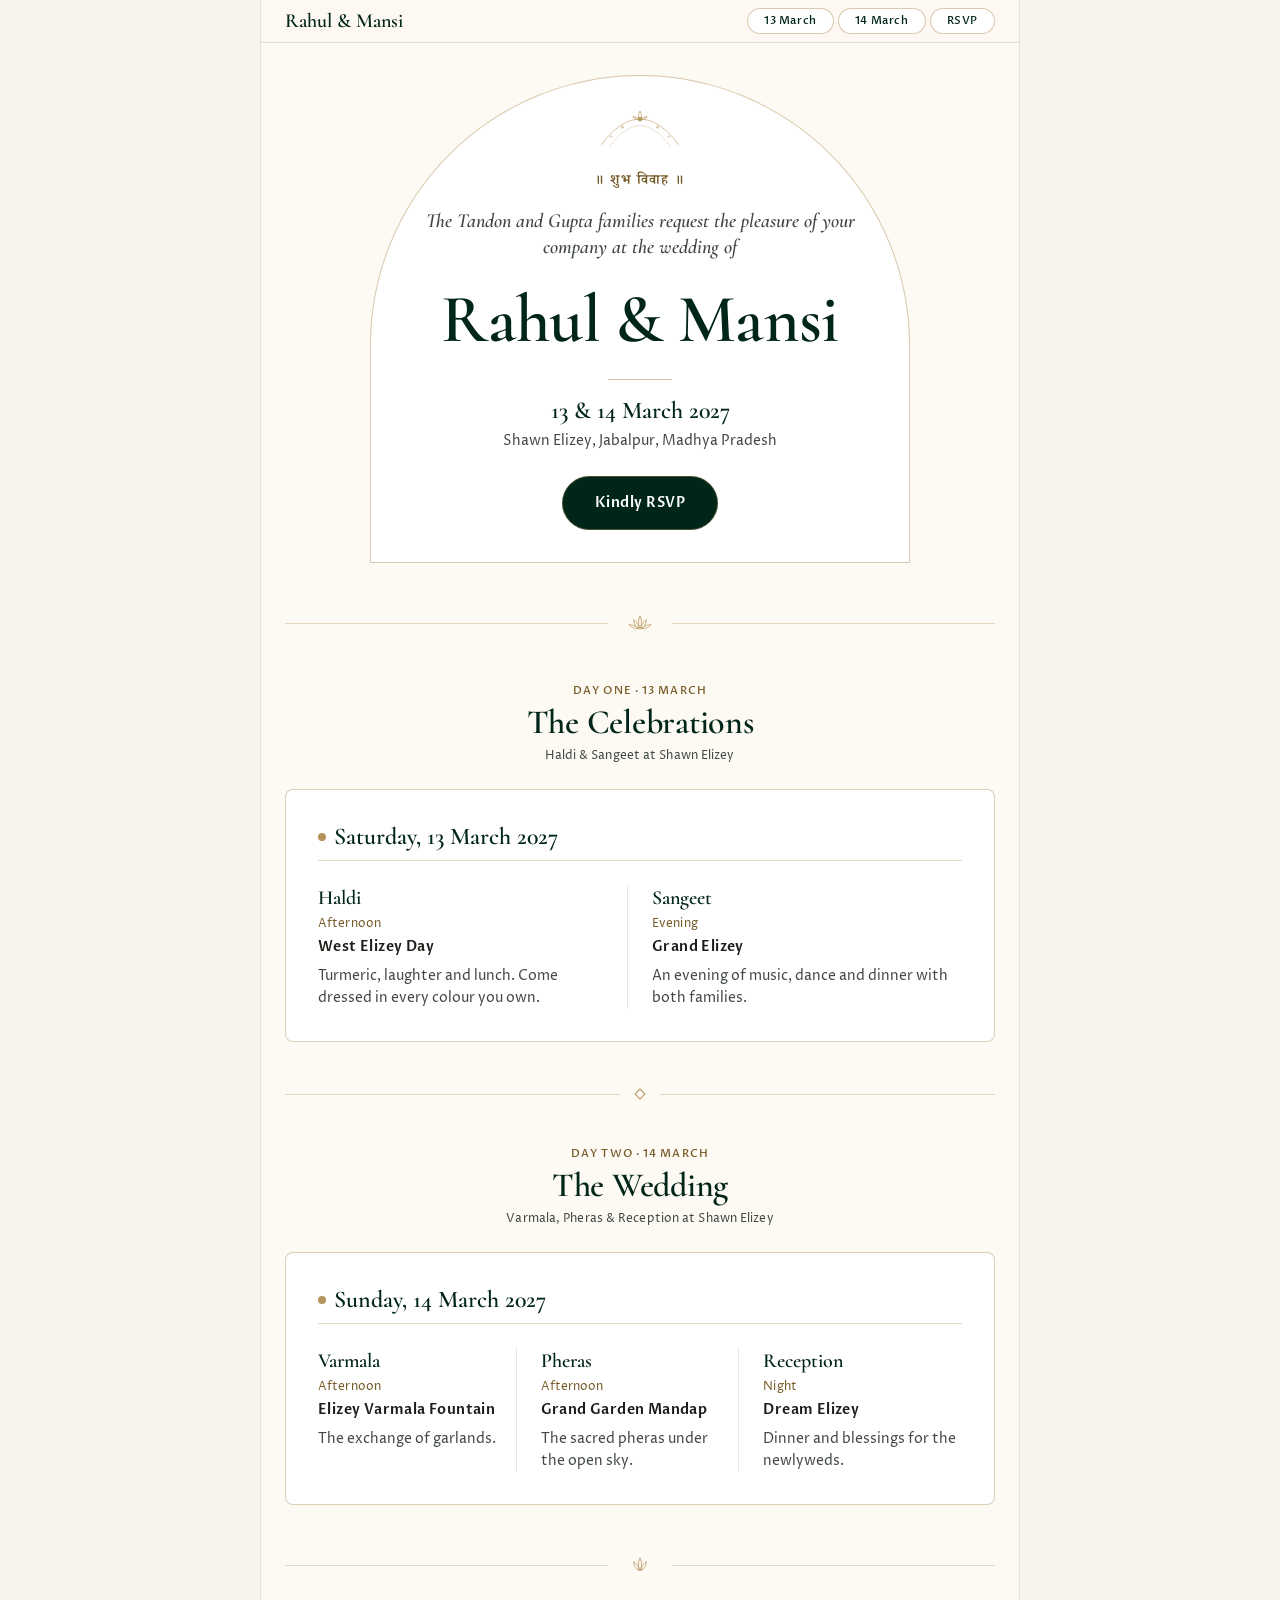
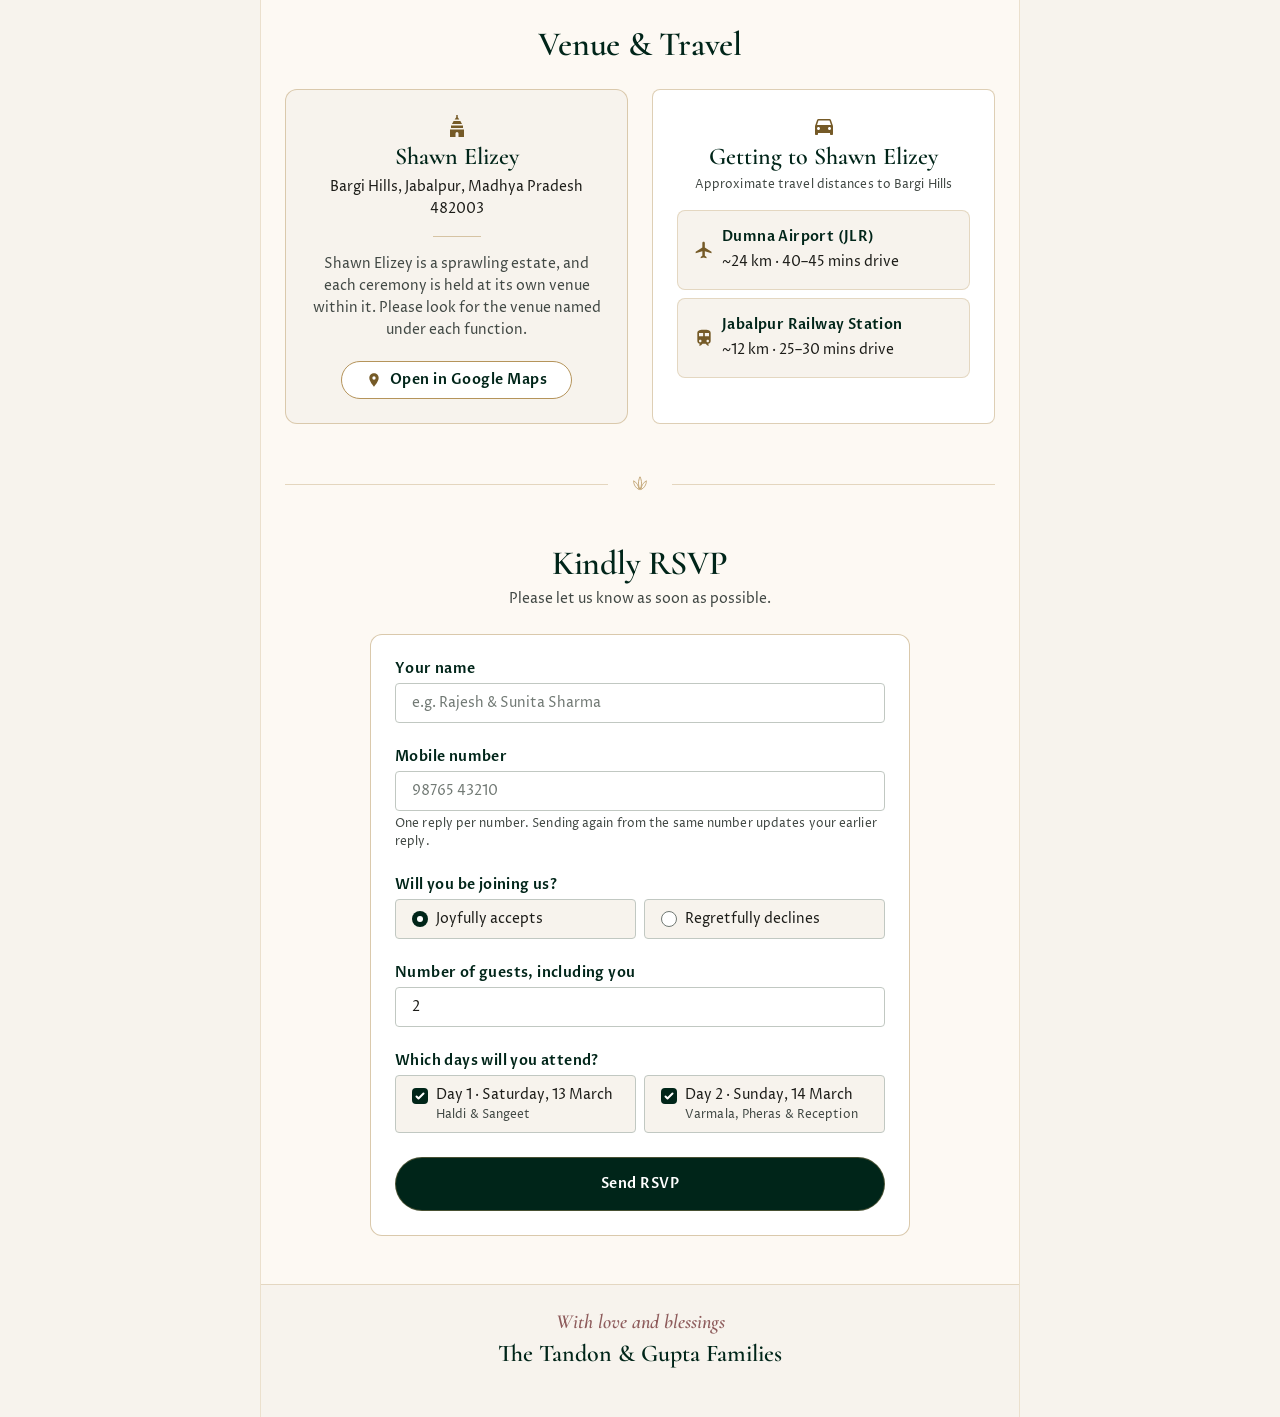
==== index.html @ 88cb65b2 "Wedding invite site for Rahul & Mansi Co-Authored-By: Claude Opus 5.5 <noreply@anthropic.com> Claude" ====
<!DOCTYPE html><html lang="en" class="scroll-smooth"><head>
  <meta charset="UTF-8">
  <meta name="viewport" content="width=device-width, initial-scale=1.0">
  <title>Rahul &amp; Mansi · 13–14 March 2027</title>
  <meta name="description" content="Join the Tandon and Gupta families for the wedding of Rahul and Mansi at Shawn Elizey, Jabalpur, on 13–14 March 2027.">
  <meta name="theme-color" content="#173B2D">
  <meta property="og:type" content="website">
  <meta property="og:title" content="Rahul &amp; Mansi · Shubh Vivah">
  <meta property="og:description" content="13–14 March 2027 · Shawn Elizey, Jabalpur, Madhya Pradesh. Tap to see the celebrations and RSVP.">
  <meta property="og:image" content="https://rahul-tandon-17.github.io/rahul-weds-mansi/assets/og-preview.jpg">
  <meta property="og:image:width" content="1200">
  <meta property="og:image:height" content="630">
  <meta property="og:url" content="https://rahul-tandon-17.github.io/rahul-weds-mansi/">
  <link rel="icon" href="data:image/svg+xml,%3Csvg xmlns='http://www.w3.org/2000/svg' viewBox='0 0 64 64'%3E%3Cpath d='M8 60V30a24 24 0 0 1 48 0v30z' fill='%23173B2D'/%3E%3Ctext x='32' y='48' font-family='Georgia,serif' font-size='22' text-anchor='middle' fill='%23E6C184'%3ER%26M%3C/text%3E%3C/svg%3E">
  <link rel="apple-touch-icon" href="assets/og-preview.jpg">
  <meta name="twitter:card" content="summary_large_image">
  <link rel="stylesheet" href="assets/site.css">
  
  <link href="https://fonts.googleapis.com/css2?family=Cormorant:ital,wght@0,400;0,500;0,600;0,700;1,400;1,600&amp;family=Proza+Libre:wght@400;500;600&amp;family=Noto+Serif+Devanagari:wght@400;500;600&amp;display=swap" rel="stylesheet">
  <style>
    .icon { display: inline-block; width: 1em; height: 1em; fill: currentColor; vertical-align: middle; flex-shrink: 0; }
    html { scroll-padding-top: 64px; }
    .nav-pill[aria-current="true"] { background: #002519; color: #fff; border-color: #002519; }
    .field[aria-invalid="true"] { border-color: #BA1A1A; }
    @media (prefers-reduced-motion: reduce) { html { scroll-behavior: auto; } }
    .font-devanagari {
      font-family: "Noto Serif Devanagari", "Cormorant", serif;
    }
  </style>
</head>

<body class="bg-light-surface-container-low text-light-on-surface font-body antialiased">
  <div class="min-h-screen w-full flex justify-center bg-light-surface-container-low">
    <main class="w-full max-w-[440px] md:max-w-[760px] bg-light-surface border-x border-champagne-gold/25 flex flex-col">

      <!-- TOP NAVIGATION (jumps within the page) -->
      <header class="sticky top-0 z-20 bg-light-surface/95 backdrop-blur border-b border-champagne-gold/30 px-page-margin py-gutter-sm">
        <nav aria-label="Wedding days" class="flex items-center justify-between gap-gutter-sm">
          <a href="#top" class="font-headline text-title-lg text-light-primary whitespace-nowrap">Rahul &amp; Mansi</a>
          <div class="flex items-center gap-gutter-xs">
            <a href="#day-13" data-nav="day-13" class="nav-pill rounded-full bg-light-surface-container-lowest text-light-primary px-[10px] sm:px-gutter-md py-gutter-xs font-label text-label-sm whitespace-nowrap border border-champagne-gold/50 transition-colors duration-state-change">13 March</a>
            <a href="#day-14" data-nav="day-14" class="nav-pill rounded-full bg-light-surface-container-lowest text-light-primary px-[10px] sm:px-gutter-md py-gutter-xs font-label text-label-sm whitespace-nowrap border border-champagne-gold/50 transition-colors duration-state-change">14 March</a>
            <a href="#rsvp" data-nav="rsvp" class="nav-pill rounded-full bg-light-surface-container-lowest text-light-primary px-[10px] sm:px-gutter-md py-gutter-xs font-label text-label-sm whitespace-nowrap border border-champagne-gold/50 transition-colors duration-state-change">RSVP</a>
          </div>
        </nav>
      </header>

      <!-- HERO -->
      <section id="top" class="px-page-margin pt-gutter-xl pb-section flex flex-col items-center text-center">
        <div class="w-full max-w-[540px] rounded-t-arch border border-champagne-gold/50 bg-light-surface-container-lowest px-gutter-lg md:px-gutter-xl pt-gutter-xl pb-gutter-xl flex flex-col items-center gap-gutter-md relative">
          <svg class="w-24 h-12 text-champagne-gold" viewBox="0 0 120 60" fill="none" aria-hidden="true">
            <path d="M12 46C28 24 44 14 60 14C76 14 92 24 108 46" stroke="currentColor" stroke-width="1" stroke-opacity="0.7"></path>
            <path d="M22 48C36 30 48 22 60 22C72 22 84 30 98 48" stroke="currentColor" stroke-width="0.75" stroke-opacity="0.45"></path>
            <circle cx="60" cy="14" r="3" fill="currentColor" fill-opacity="0.85"></circle>
            <path d="M60 4C62.5 8 62.5 11 60 14C57.5 11 57.5 8 60 4Z" stroke="currentColor" stroke-width="1"></path>
            <path d="M51 11C55 11 57.5 12.5 59 14C55.5 15 53 14 51 11Z" stroke="currentColor" stroke-width="0.9"></path>
            <path d="M69 11C65 11 62.5 12.5 61 14C64.5 15 67 14 69 11Z" stroke="currentColor" stroke-width="0.9"></path>
            <circle cx="38" cy="24" r="1.75" fill="currentColor" fill-opacity="0.5"></circle>
            <circle cx="82" cy="24" r="1.75" fill="currentColor" fill-opacity="0.5"></circle>
            <circle cx="24" cy="36" r="1.5" fill="currentColor" fill-opacity="0.4"></circle>
            <circle cx="96" cy="36" r="1.5" fill="currentColor" fill-opacity="0.4"></circle>
          </svg>

          <p class="font-devanagari text-title-sm text-light-secondary tracking-widest" lang="hi">॥ शुभ विवाह ॥</p>

          <p class="font-headline italic text-title-lg text-light-on-surface-variant max-w-prose text-pretty px-gutter-xs">
            The Tandon and Gupta families request the pleasure of your company at the wedding of
          </p>

          <div class="flex flex-col items-center gap-gutter-xs py-gutter-sm">
            <h1 class="font-headline font-semibold text-[48px] leading-[1.05] md:text-[68px] tracking-[-0.01em] text-light-primary text-balance">Rahul &amp; Mansi</h1>
          </div>

          <div class="w-16 h-px bg-champagne-gold/60" aria-hidden="true"></div>

          <div class="flex flex-col items-center gap-gutter-xs">
            <p class="font-headline text-headline-md text-light-primary">13 &amp; 14 March 2027</p>
            <p class="font-body text-body-md text-light-on-surface-variant">Shawn Elizey, Jabalpur, Madhya Pradesh</p>
          </div>

          <div class="pt-gutter-sm">
            <a href="#rsvp" class="inline-flex items-center justify-center gap-gutter-sm rounded-full bg-light-primary text-light-on-primary px-gutter-xl py-gutter-md border border-champagne-gold/40 transition-colors duration-state-change ease-state-change hover:bg-bottle-green focus-visible:outline-none focus-visible:ring-2 focus-visible:ring-champagne-gold focus-visible:ring-offset-2">
              <span class="font-label text-label-lg">Kindly RSVP</span>
            </a>
          </div>
        </div>
      </section>

      <!-- LOTUS DIVIDER -->
      <div class="flex items-center justify-center gap-gutter-md px-page-margin" aria-hidden="true">
        <div class="h-px flex-1 bg-champagne-gold/35"></div>
        <svg class="w-8 h-6 text-champagne-gold" viewBox="0 0 40 24" fill="none">
          <path d="M20 3C22.5 8 22.5 14 20 19C17.5 14 17.5 8 20 3Z" stroke="currentColor" stroke-width="1"></path>
          <path d="M12 8C16 10 18 14 19 19C14.5 17 12 13 12 8Z" stroke="currentColor" stroke-width="0.9"></path>
          <path d="M28 8C24 10 22 14 21 19C25.5 17 28 13 28 8Z" stroke="currentColor" stroke-width="0.9"></path>
          <path d="M6 14C11 14 15 16 18 19C13 19.5 9 17.5 6 14Z" stroke="currentColor" stroke-width="0.8"></path>
          <path d="M34 14C29 14 25 16 22 19C27 19.5 31 17.5 34 14Z" stroke="currentColor" stroke-width="0.8"></path>
        </svg>
        <div class="h-px flex-1 bg-champagne-gold/35"></div>
      </div>

      <!-- DAY ONE: 13 MARCH -->
      <section id="day-13" class="scroll-mt-16 px-page-margin py-section flex flex-col gap-gutter-lg">
        <header class="text-center flex flex-col items-center gap-gutter-xs">
          <span class="font-label text-label-sm text-light-secondary uppercase tracking-widest">Day One · 13 March</span>
          <h2 class="font-headline text-headline-lg-mobile md:text-headline-lg text-light-primary text-balance">The Celebrations</h2>
          <p class="font-body text-body-sm text-light-on-surface-variant">Haldi &amp; Sangeet at Shawn Elizey</p>
        </header>

        <article class="w-full rounded bg-light-surface-container-lowest border border-champagne-gold/45 p-gutter-lg md:p-gutter-xl flex flex-col gap-gutter-lg">
          <header class="flex items-center gap-gutter-sm border-b border-champagne-gold/35 pb-gutter-sm">
            <span class="w-2 h-2 rounded-full bg-champagne-gold shrink-0" aria-hidden="true"></span>
            <h3 class="font-headline text-headline-md text-light-primary">Saturday, 13 March 2027</h3>
          </header>

          <div class="grid grid-cols-1 md:grid-cols-2 gap-gutter-lg">
            <div class="flex flex-col gap-gutter-xs md:pr-gutter-md md:border-r md:border-champagne-gold/25">
              <h4 class="font-headline text-title-lg text-light-primary">Haldi</h4>
              <div class="flex flex-wrap items-center gap-gutter-sm">
                <span class="font-body text-body-sm text-light-secondary">Afternoon</span>
              </div>
              <p class="font-label text-title-sm text-light-on-surface">West Elizey Day</p>
              <p class="font-body text-body-md text-light-on-surface-variant text-pretty pt-gutter-xs">Turmeric, laughter and lunch. Come dressed in every colour you own.</p>
            </div>

            <div class="h-px bg-champagne-gold/25 md:hidden" aria-hidden="true"></div>

            <div class="flex flex-col gap-gutter-xs">
              <h4 class="font-headline text-title-lg text-light-primary">Sangeet</h4>
              <div class="flex flex-wrap items-center gap-gutter-sm">
                <span class="font-body text-body-sm text-light-secondary">Evening</span>
              </div>
              <p class="font-label text-title-sm text-light-on-surface">Grand Elizey</p>
              <p class="font-body text-body-md text-light-on-surface-variant text-pretty pt-gutter-xs">An evening of music, dance and dinner with both families.</p>
            </div>
          </div>
        </article>
      </section>

      <!-- DIAMOND DIVIDER -->
      <div class="flex items-center justify-center gap-gutter-md px-page-margin" aria-hidden="true">
        <div class="h-px flex-1 bg-champagne-gold/35"></div>
        <span class="w-2 h-2 rotate-45 border border-champagne-gold"></span>
        <div class="h-px flex-1 bg-champagne-gold/35"></div>
      </div>

      <!-- DAY TWO: 14 MARCH -->
      <section id="day-14" class="scroll-mt-16 px-page-margin py-section flex flex-col gap-gutter-lg">
        <header class="text-center flex flex-col items-center gap-gutter-xs">
          <span class="font-label text-label-sm text-light-secondary uppercase tracking-widest">Day Two · 14 March</span>
          <h2 class="font-headline text-headline-lg-mobile md:text-headline-lg text-light-primary text-balance">The Wedding</h2>
          <p class="font-body text-body-sm text-light-on-surface-variant">Varmala, Pheras &amp; Reception at Shawn Elizey</p>
        </header>

        <article class="w-full rounded bg-light-surface-container-lowest border border-champagne-gold/45 p-gutter-lg md:p-gutter-xl flex flex-col gap-gutter-lg">
          <header class="flex items-center gap-gutter-sm border-b border-champagne-gold/35 pb-gutter-sm">
            <span class="w-2 h-2 rounded-full bg-champagne-gold shrink-0" aria-hidden="true"></span>
            <h3 class="font-headline text-headline-md text-light-primary">Sunday, 14 March 2027</h3>
          </header>

          <div class="grid grid-cols-1 md:grid-cols-3 gap-gutter-lg">
            <div class="flex flex-col gap-gutter-xs md:pr-gutter-md md:border-r md:border-champagne-gold/25">
              <h4 class="font-headline text-title-lg text-light-primary">Varmala</h4>
              <div class="flex flex-wrap items-center gap-gutter-sm">
                <span class="font-body text-body-sm text-light-secondary">Afternoon</span>
              </div>
              <p class="font-label text-title-sm text-light-on-surface">Elizey Varmala Fountain</p>
              <p class="font-body text-body-md text-light-on-surface-variant text-pretty pt-gutter-xs">The exchange of garlands.</p>
            </div>

            <div class="h-px bg-champagne-gold/25 md:hidden" aria-hidden="true"></div>

            <div class="flex flex-col gap-gutter-xs md:pr-gutter-md md:border-r md:border-champagne-gold/25">
              <h4 class="font-headline text-title-lg text-light-primary">Pheras</h4>
              <div class="flex flex-wrap items-center gap-gutter-sm">
                <span class="font-body text-body-sm text-light-secondary">Afternoon</span>
              </div>
              <p class="font-label text-title-sm text-light-on-surface">Grand Garden Mandap</p>
              <p class="font-body text-body-md text-light-on-surface-variant text-pretty pt-gutter-xs">The sacred pheras under the open sky.</p>
            </div>

            <div class="h-px bg-champagne-gold/25 md:hidden" aria-hidden="true"></div>

            <div class="flex flex-col gap-gutter-xs">
              <h4 class="font-headline text-title-lg text-light-primary">Reception</h4>
              <div class="flex flex-wrap items-center gap-gutter-sm">
                <span class="font-body text-body-sm text-light-secondary">Night</span>
              </div>
              <p class="font-label text-title-sm text-light-on-surface">Dream Elizey</p>
              <p class="font-body text-body-md text-light-on-surface-variant text-pretty pt-gutter-xs">Dinner and blessings for the newlyweds.</p>
            </div>
          </div>
        </article>
      </section>

      <!-- LOTUS DIVIDER -->
      <div class="flex items-center justify-center gap-gutter-md px-page-margin" aria-hidden="true">
        <div class="h-px flex-1 bg-champagne-gold/35"></div>
        <svg class="w-8 h-6 text-champagne-gold" viewBox="0 0 40 24" fill="none">
          <path d="M20 3C22.5 8 22.5 14 20 19C17.5 14 17.5 8 20 3Z" stroke="currentColor" stroke-width="1"></path>
          <path d="M12 8C16 10 18 14 19 19C14.5 17 12 13 12 8Z" stroke="currentColor" stroke-width="0.9"></path>
          <path d="M28 8C24 10 22 14 21 19C25.5 17 28 13 28 8Z" stroke="currentColor" stroke-width="0.9"></path>
        </svg>
        <div class="h-px flex-1 bg-champagne-gold/35"></div>
      </div>

      <!-- VENUE & TRAVEL -->
      <section id="venue" class="scroll-mt-16 px-page-margin py-section flex flex-col gap-gutter-lg">
        <header class="text-center flex flex-col items-center gap-gutter-xs">
          <h2 class="font-headline text-headline-lg-mobile md:text-headline-lg text-light-primary">Venue &amp; Travel</h2>
        </header>

        <div class="grid grid-cols-1 md:grid-cols-2 gap-gutter-lg items-stretch">
          <article class="h-full w-full rounded-md bg-light-surface-container-low border border-champagne-gold/45 p-gutter-lg flex flex-col items-center text-center justify-between gap-gutter-md">
            <div class="flex flex-col items-center gap-gutter-md">
              <header class="flex flex-col items-center gap-gutter-xs">
                <svg class="icon text-headline-md text-light-secondary" viewBox="0 0 24 24" aria-hidden="true"><path d="M11.25 1h1.5v2.2l1.6 2.3h-4.7l1.6-2.3zM8.6 7h6.8l1.6 3H7zM6 11.5h12V14H6zM5 15.5h14V23h-5.5v-3.5a1.5 1.5 0 00-3 0V23H5z"/></svg>
                <h3 class="font-headline text-headline-md text-light-primary">Shawn Elizey</h3>
                <p class="font-body text-body-md text-light-on-surface">Bargi Hills, Jabalpur, Madhya Pradesh 482003</p>
              </header>
              <div class="w-12 h-px bg-champagne-gold/50" aria-hidden="true"></div>
              <p class="font-body text-body-md text-light-on-surface-variant text-pretty">Shawn Elizey is a sprawling estate, and each ceremony is held at its own venue within it. Please look for the venue named under each function.</p>
            </div>
            <footer class="pt-gutter-xs">
              <a id="map-link" href="https://share.google/XutFWuwtCCQMFUmMp" target="_blank" rel="noopener noreferrer" class="inline-flex items-center justify-center gap-gutter-sm rounded-full bg-light-surface-container-lowest text-light-primary px-gutter-lg py-gutter-sm border border-champagne-gold transition-colors duration-state-change ease-state-change hover:bg-light-secondary-container focus-visible:outline-none focus-visible:ring-2 focus-visible:ring-champagne-gold">
                <svg class="icon text-body-lg text-light-secondary" viewBox="0 0 24 24" aria-hidden="true"><path d="M12 2C8.13 2 5 5.13 5 9c0 5.25 7 13 7 13s7-7.75 7-13c0-3.87-3.13-7-7-7zm0 9.5a2.5 2.5 0 010-5 2.5 2.5 0 010 5z"/></svg>
                <span class="font-label text-label-lg">Open in Google Maps</span>
              </a>
            </footer>
          </article>

          <article class="h-full w-full rounded bg-light-surface-container-lowest border border-champagne-gold/45 p-gutter-lg flex flex-col justify-between gap-gutter-md">
            <div class="flex flex-col gap-gutter-md">
              <header class="flex flex-col items-center text-center gap-gutter-xs">
                <svg class="icon text-headline-md text-light-secondary" viewBox="0 0 24 24" aria-hidden="true"><path d="M18.92 6.01C18.72 5.42 18.16 5 17.5 5h-11c-.66 0-1.21.42-1.42 1.01L3 12v8c0 .55.45 1 1 1h1c.55 0 1-.45 1-1v-1h12v1c0 .55.45 1 1 1h1c.55 0 1-.45 1-1v-8l-2.08-5.99zM6.5 16c-.83 0-1.5-.67-1.5-1.5S5.67 13 6.5 13s1.5.67 1.5 1.5S7.33 16 6.5 16zm11 0c-.83 0-1.5-.67-1.5-1.5s.67-1.5 1.5-1.5 1.5.67 1.5 1.5-.67 1.5-1.5 1.5zM5 11l1.5-4.5h11L19 11H5z"/></svg>
                <h3 class="font-headline text-headline-md text-light-primary">Getting to Shawn Elizey</h3>
                <p class="font-body text-body-sm text-light-on-surface-variant">Approximate travel distances to Bargi Hills</p>
              </header>
              <div class="flex flex-col gap-gutter-sm">
                <div class="flex items-center gap-gutter-sm rounded bg-light-surface-container-low border border-champagne-gold/30 p-gutter-md">
                  <svg class="icon text-title-lg text-light-secondary shrink-0" viewBox="0 0 24 24" aria-hidden="true"><path d="M21 16v-2l-8-5V3.5c0-.83-.67-1.5-1.5-1.5S10 2.67 10 3.5V9l-8 5v2l8-2.5V19l-2 1.5V22l3.5-1 3.5 1v-1.5L13 19v-5.5l8 2.5z"/></svg>
                  <div class="flex flex-col gap-gutter-xs">
                    <p class="font-label text-title-sm text-light-primary">Dumna Airport (JLR)</p>
                    <p class="font-body text-body-md text-light-on-surface tabular-nums">~24 km · 40–45 mins drive</p>
                  </div>
                </div>
                <div class="flex items-center gap-gutter-sm rounded bg-light-surface-container-low border border-champagne-gold/30 p-gutter-md">
                  <svg class="icon text-title-lg text-light-secondary shrink-0" viewBox="0 0 24 24" aria-hidden="true"><path d="M12 2c-4 0-8 .5-8 4v9.5C4 17.43 5.57 19 7.5 19L6 20.5v.5h2.23l2-2H14l2 2h2v-.5L16.5 19c1.93 0 3.5-1.57 3.5-3.5V6c0-3.5-3.58-4-8-4zM7.5 17c-.83 0-1.5-.67-1.5-1.5S6.67 14 7.5 14s1.5.67 1.5 1.5S8.33 17 7.5 17zm3.5-7H6V6h5v4zm2 0V6h5v4h-5zm3.5 7c-.83 0-1.5-.67-1.5-1.5s.67-1.5 1.5-1.5 1.5.67 1.5 1.5-.67 1.5-1.5 1.5z"/></svg>
                  <div class="flex flex-col gap-gutter-xs">
                    <p class="font-label text-title-sm text-light-primary">Jabalpur Railway Station</p>
                    <p class="font-body text-body-md text-light-on-surface tabular-nums">~12 km · 25–30 mins drive</p>
                  </div>
                </div>
              </div>
            </div>
          </article>
        </div>
      </section>

      <!-- LOTUS DIVIDER -->
      <div class="flex items-center justify-center gap-gutter-md px-page-margin" aria-hidden="true">
        <div class="h-px flex-1 bg-champagne-gold/35"></div>
        <svg class="w-8 h-6 text-champagne-gold" viewBox="0 0 40 24" fill="none">
          <path d="M20 3C22.5 8 22.5 14 20 19C17.5 14 17.5 8 20 3Z" stroke="currentColor" stroke-width="1"></path>
          <path d="M12 8C16 10 18 14 19 19C14.5 17 12 13 12 8Z" stroke="currentColor" stroke-width="0.9"></path>
          <path d="M28 8C24 10 22 14 21 19C25.5 17 28 13 28 8Z" stroke="currentColor" stroke-width="0.9"></path>
        </svg>
        <div class="h-px flex-1 bg-champagne-gold/35"></div>
      </div>

      <!-- RSVP -->
      <section id="rsvp" class="scroll-mt-16 px-page-margin py-section flex flex-col items-center gap-gutter-lg">
        <header class="text-center flex flex-col items-center gap-gutter-xs">
          <h2 class="font-headline text-headline-lg-mobile md:text-headline-lg text-light-primary">Kindly RSVP</h2>
          <p id="rsvp-by" class="font-body text-body-md text-light-on-surface-variant">Please let us know as soon as possible.</p>
        </header>

        <div class="w-full max-w-[540px] rounded-md bg-light-surface-container-lowest border border-champagne-gold/50 p-gutter-lg">
          <form id="rsvp-form" class="flex flex-col gap-gutter-lg" novalidate>
            <label class="w-full flex flex-col gap-gutter-xs" for="name">
              <span class="font-label text-title-sm text-light-primary">Your name</span>
              <input id="name" type="text" autocomplete="name" required placeholder="e.g. Rajesh &amp; Sunita Sharma" class="field w-full rounded-sm bg-light-surface-container-lowest border border-light-outline-variant px-gutter-md py-gutter-sm font-body text-body-md text-light-on-surface placeholder:text-light-outline focus:border-champagne-gold focus:ring-1 focus:ring-champagne-gold focus:outline-none transition-colors duration-state-change">
            </label>

            <div class="w-full flex flex-col gap-gutter-xs">
              <label for="phone" class="font-label text-title-sm text-light-primary">Mobile number</label>
              <input id="phone" type="tel" inputmode="numeric" autocomplete="tel-national" required maxlength="16" placeholder="98765 43210" class="field w-full rounded-sm bg-light-surface-container-lowest border border-light-outline-variant px-gutter-md py-gutter-sm font-body text-body-md text-light-on-surface placeholder:text-light-outline focus:border-champagne-gold focus:ring-1 focus:ring-champagne-gold focus:outline-none transition-colors duration-state-change">
              <span class="font-body text-body-sm text-light-on-surface-variant">One reply per number. Sending again from the same number updates your earlier reply.</span>
            </div>


            <fieldset class="w-full flex flex-col gap-gutter-xs">
              <legend class="font-label text-title-sm text-light-primary mb-gutter-xs">Will you be joining us?</legend>
              <div class="grid grid-cols-1 md:grid-cols-2 gap-gutter-sm">
                <label class="flex items-center gap-gutter-sm rounded-sm border border-light-outline-variant bg-light-surface-container-low px-gutter-md py-gutter-sm cursor-pointer hover:border-champagne-gold transition-colors duration-state-change">
                  <input id="att-yes" type="radio" name="attending" value="Yes" checked class="w-4 h-4 border-light-outline text-light-primary focus:ring-champagne-gold">
                  <span class="font-body text-body-md text-light-on-surface">Joyfully accepts</span>
                </label>
                <label class="flex items-center gap-gutter-sm rounded-sm border border-light-outline-variant bg-light-surface-container-low px-gutter-md py-gutter-sm cursor-pointer hover:border-champagne-gold transition-colors duration-state-change">
                  <input id="att-no" type="radio" name="attending" value="No" class="w-4 h-4 border-light-outline text-light-primary focus:ring-champagne-gold">
                  <span class="font-body text-body-md text-light-on-surface">Regretfully declines</span>
                </label>
              </div>
            </fieldset>

            <label id="guests-field" class="w-full flex flex-col gap-gutter-xs" for="guests">
              <span class="font-label text-title-sm text-light-primary">Number of guests, including you</span>
              <input id="guests" type="number" min="1" max="30" value="2" inputmode="numeric" class="field w-full rounded-sm bg-light-surface-container-lowest border border-light-outline-variant px-gutter-md py-gutter-sm font-body text-body-md text-light-on-surface tabular-nums focus:border-champagne-gold focus:ring-1 focus:ring-champagne-gold focus:outline-none transition-colors duration-state-change">
            </label>

            <fieldset id="fn-set" class="w-full flex flex-col gap-gutter-xs">
              <legend class="font-label text-title-sm text-light-primary mb-gutter-xs">Which days will you attend?</legend>
              <div class="grid grid-cols-1 md:grid-cols-2 gap-gutter-sm">
                <label class="flex items-start gap-gutter-sm rounded-sm border border-light-outline-variant bg-light-surface-container-low px-gutter-md py-gutter-sm cursor-pointer hover:border-champagne-gold transition-colors duration-state-change">
                  <input id="fn-day1" type="checkbox" value="day1" checked class="fn mt-1 w-4 h-4 rounded-sm border-light-outline text-light-primary focus:ring-champagne-gold">
                  <span class="flex flex-col">
                    <span class="font-body text-body-md text-light-on-surface">Day 1 · Saturday, 13 March</span>
                    <span class="font-body text-body-sm text-light-on-surface-variant">Haldi &amp; Sangeet</span>
                  </span>
                </label>
                <label class="flex items-start gap-gutter-sm rounded-sm border border-light-outline-variant bg-light-surface-container-low px-gutter-md py-gutter-sm cursor-pointer hover:border-champagne-gold transition-colors duration-state-change">
                  <input id="fn-day2" type="checkbox" value="day2" checked class="fn mt-1 w-4 h-4 rounded-sm border-light-outline text-light-primary focus:ring-champagne-gold">
                  <span class="flex flex-col">
                    <span class="font-body text-body-md text-light-on-surface">Day 2 · Sunday, 14 March</span>
                    <span class="font-body text-body-sm text-light-on-surface-variant">Varmala, Pheras &amp; Reception</span>
                  </span>
                </label>
              </div>
            </fieldset>

            <p id="form-error" role="alert" class="hidden font-body text-body-md text-light-error text-center"></p>

            <button id="submit-btn" type="submit" class="w-full inline-flex items-center justify-center gap-gutter-sm rounded-full bg-light-primary text-light-on-primary px-gutter-xl py-gutter-md border border-champagne-gold/40 transition-colors duration-state-change ease-state-change hover:bg-bottle-green disabled:opacity-60 focus-visible:outline-none focus-visible:ring-2 focus-visible:ring-champagne-gold focus-visible:ring-offset-2">
              <span id="submit-label" class="font-label text-label-lg">Send RSVP</span>
            </button>
          </form>

          <div id="rsvp-done" tabindex="-1" class="hidden outline-none py-gutter-xl px-gutter-md flex-col items-center text-center gap-gutter-md">
            <div class="w-12 h-12 rounded-full bg-light-secondary-container border border-champagne-gold/50 flex items-center justify-center">
              <svg class="icon text-headline-md text-light-secondary" viewBox="0 0 24 24" aria-hidden="true"><path d="M9 16.17L4.83 12l-1.42 1.41L9 19 21 7l-1.41-1.41z"/></svg>
            </div>
            <p class="font-headline text-headline-md text-light-primary">You've already responded</p>
            <p id="done-text" class="font-body text-body-lg text-light-on-surface text-pretty max-w-prose"></p>
            <button id="rsvp-change-btn" type="button" class="mt-gutter-sm inline-flex items-center justify-center rounded-full bg-light-surface-container-lowest text-light-primary px-gutter-lg py-gutter-sm border border-champagne-gold font-label text-label-lg hover:bg-light-secondary-container transition-colors duration-state-change">Change my answer</button>
          </div>

          <div id="rsvp-thank-you" tabindex="-1" class="hidden outline-none py-gutter-xl px-gutter-md flex-col items-center text-center gap-gutter-md">
            <div class="w-12 h-12 rounded-full bg-light-secondary-container border border-champagne-gold/50 flex items-center justify-center">
              <svg class="icon text-headline-md text-light-secondary" viewBox="0 0 24 24" aria-hidden="true"><path d="M12 21.35l-1.45-1.32C5.4 15.36 2 12.28 2 8.5 2 5.42 4.42 3 7.5 3c1.74 0 3.41.81 4.5 2.09C13.09 3.81 14.76 3 16.5 3 19.58 3 22 5.42 22 8.5c0 3.78-3.4 6.86-8.55 11.54L12 21.35z"/></svg>
            </div>
            <p class="font-devanagari text-headline-md text-light-primary" lang="hi">धन्यवाद</p>
            <p id="thanks-text" class="font-body text-body-lg text-light-on-surface text-pretty max-w-prose">Thank you, we can't wait to celebrate with you.</p>
            <button id="rsvp-edit-btn" type="button" class="mt-gutter-sm font-label text-label-sm text-light-secondary underline underline-offset-4 hover:text-light-primary transition-colors duration-state-change">Change my answer</button>
          </div>
        </div>
      </section>

      <!-- FOOTER -->
      <footer class="px-page-margin pt-gutter-lg pb-section border-t border-champagne-gold/30 flex flex-col items-center text-center gap-gutter-xs bg-light-surface-container-low">
        <p class="font-headline italic text-title-lg text-dusty-rose">With love and blessings</p>
        <p class="font-headline text-headline-md text-light-primary">The Tandon &amp; Gupta Families</p>
      </footer>

    </main>
  </div>

  <script src="config.js"></script>
  <script src="app.js"></script>
</body>
</html>
---- assets/site.css ----
*,:after,:before{--tw-border-spacing-x:0;--tw-border-spacing-y:0;--tw-translate-x:0;--tw-translate-y:0;--tw-rotate:0;--tw-skew-x:0;--tw-skew-y:0;--tw-scale-x:1;--tw-scale-y:1;--tw-pan-x: ;--tw-pan-y: ;--tw-pinch-zoom: ;--tw-scroll-snap-strictness:proximity;--tw-gradient-from-position: ;--tw-gradient-via-position: ;--tw-gradient-to-position: ;--tw-ordinal: ;--tw-slashed-zero: ;--tw-numeric-figure: ;--tw-numeric-spacing: ;--tw-numeric-fraction: ;--tw-ring-inset: ;--tw-ring-offset-width:0px;--tw-ring-offset-color:#fff;--tw-ring-color:rgba(59,130,246,.5);--tw-ring-offset-shadow:0 0 #0000;--tw-ring-shadow:0 0 #0000;--tw-shadow:0 0 #0000;--tw-shadow-colored:0 0 #0000;--tw-blur: ;--tw-brightness: ;--tw-contrast: ;--tw-grayscale: ;--tw-hue-rotate: ;--tw-invert: ;--tw-saturate: ;--tw-sepia: ;--tw-drop-shadow: ;--tw-backdrop-blur: ;--tw-backdrop-brightness: ;--tw-backdrop-contrast: ;--tw-backdrop-grayscale: ;--tw-backdrop-hue-rotate: ;--tw-backdrop-invert: ;--tw-backdrop-opacity: ;--tw-backdrop-saturate: ;--tw-backdrop-sepia: ;--tw-contain-size: ;--tw-contain-layout: ;--tw-contain-paint: ;--tw-contain-style: }::backdrop{--tw-border-spacing-x:0;--tw-border-spacing-y:0;--tw-translate-x:0;--tw-translate-y:0;--tw-rotate:0;--tw-skew-x:0;--tw-skew-y:0;--tw-scale-x:1;--tw-scale-y:1;--tw-pan-x: ;--tw-pan-y: ;--tw-pinch-zoom: ;--tw-scroll-snap-strictness:proximity;--tw-gradient-from-position: ;--tw-gradient-via-position: ;--tw-gradient-to-position: ;--tw-ordinal: ;--tw-slashed-zero: ;--tw-numeric-figure: ;--tw-numeric-spacing: ;--tw-numeric-fraction: ;--tw-ring-inset: ;--tw-ring-offset-width:0px;--tw-ring-offset-color:#fff;--tw-ring-color:rgba(59,130,246,.5);--tw-ring-offset-shadow:0 0 #0000;--tw-ring-shadow:0 0 #0000;--tw-shadow:0 0 #0000;--tw-shadow-colored:0 0 #0000;--tw-blur: ;--tw-brightness: ;--tw-contrast: ;--tw-grayscale: ;--tw-hue-rotate: ;--tw-invert: ;--tw-saturate: ;--tw-sepia: ;--tw-drop-shadow: ;--tw-backdrop-blur: ;--tw-backdrop-brightness: ;--tw-backdrop-contrast: ;--tw-backdrop-grayscale: ;--tw-backdrop-hue-rotate: ;--tw-backdrop-invert: ;--tw-backdrop-opacity: ;--tw-backdrop-saturate: ;--tw-backdrop-sepia: ;--tw-contain-size: ;--tw-contain-layout: ;--tw-contain-paint: ;--tw-contain-style: }/*! tailwindcss v3.4.17 | MIT License | https://tailwindcss.com*/*,:after,:before{box-sizing:border-box;border:0 solid #e5e7eb}:after,:before{--tw-content:""}:host,html{line-height:1.5;-webkit-text-size-adjust:100%;-moz-tab-size:4;-o-tab-size:4;tab-size:4;font-family:ui-sans-serif,system-ui,sans-serif,Apple Color Emoji,Segoe UI Emoji,Segoe UI Symbol,Noto Color Emoji;font-feature-settings:normal;font-variation-settings:normal;-webkit-tap-highlight-color:transparent}body{margin:0;line-height:inherit}hr{height:0;color:inherit;border-top-width:1px}abbr:where([title]){-webkit-text-decoration:underline dotted;text-decoration:underline dotted}h1,h2,h3,h4,h5,h6{font-size:inherit;font-weight:inherit}a{color:inherit;text-decoration:inherit}b,strong{font-weight:bolder}code,kbd,pre,samp{font-family:ui-monospace,SFMono-Regular,Menlo,Monaco,Consolas,Liberation Mono,Courier New,monospace;font-feature-settings:normal;font-variation-settings:normal;font-size:1em}small{font-size:80%}sub,sup{font-size:75%;line-height:0;position:relative;vertical-align:baseline}sub{bottom:-.25em}sup{top:-.5em}table{text-indent:0;border-color:inherit;border-collapse:collapse}button,input,optgroup,select,textarea{font-family:inherit;font-feature-settings:inherit;font-variation-settings:inherit;font-size:100%;font-weight:inherit;line-height:inherit;letter-spacing:inherit;color:inherit;margin:0;padding:0}button,select{text-transform:none}button,input:where([type=button]),input:where([type=reset]),input:where([type=submit]){-webkit-appearance:button;background-color:transparent;background-image:none}:-moz-focusring{outline:auto}:-moz-ui-invalid{box-shadow:none}progress{vertical-align:baseline}::-webkit-inner-spin-button,::-webkit-outer-spin-button{height:auto}[type=search]{-webkit-appearance:textfield;outline-offset:-2px}::-webkit-search-decoration{-webkit-appearance:none}::-webkit-file-upload-button{-webkit-appearance:button;font:inherit}summary{display:list-item}blockquote,dd,dl,figure,h1,h2,h3,h4,h5,h6,hr,p,pre{margin:0}fieldset{margin:0}fieldset,legend{padding:0}menu,ol,ul{list-style:none;margin:0;padding:0}dialog{padding:0}textarea{resize:vertical}input::-moz-placeholder,textarea::-moz-placeholder{opacity:1;color:#9ca3af}input::placeholder,textarea::placeholder{opacity:1;color:#9ca3af}[role=button],button{cursor:pointer}:disabled{cursor:default}audio,canvas,embed,iframe,img,object,svg,video{display:block;vertical-align:middle}img,video{max-width:100%;height:auto}[hidden]:where(:not([hidden=until-found])){display:none}[multiple],[type=date],[type=datetime-local],[type=email],[type=month],[type=number],[type=password],[type=search],[type=tel],[type=text],[type=time],[type=url],[type=week],input:where(:not([type])),select,textarea{-webkit-appearance:none;-moz-appearance:none;appearance:none;background-color:#fff;border-color:#6b7280;border-width:1px;border-radius:0;padding:.5rem .75rem;font-size:1rem;line-height:1.5rem;--tw-shadow:0 0 #0000}[multiple]:focus,[type=date]:focus,[type=datetime-local]:focus,[type=email]:focus,[type=month]:focus,[type=number]:focus,[type=password]:focus,[type=search]:focus,[type=tel]:focus,[type=text]:focus,[type=time]:focus,[type=url]:focus,[type=week]:focus,input:where(:not([type])):focus,select:focus,textarea:focus{outline:2px solid transparent;outline-offset:2px;--tw-ring-inset:var(--tw-empty,/*!*/ /*!*/);--tw-ring-offset-width:0px;--tw-ring-offset-color:#fff;--tw-ring-color:#2563eb;--tw-ring-offset-shadow:var(--tw-ring-inset) 0 0 0 var(--tw-ring-offset-width) var(--tw-ring-offset-color);--tw-ring-shadow:var(--tw-ring-inset) 0 0 0 calc(1px + var(--tw-ring-offset-width)) var(--tw-ring-color);box-shadow:var(--tw-ring-offset-shadow),var(--tw-ring-shadow),var(--tw-shadow);border-color:#2563eb}input::-moz-placeholder,textarea::-moz-placeholder{color:#6b7280;opacity:1}input::placeholder,textarea::placeholder{color:#6b7280;opacity:1}::-webkit-datetime-edit-fields-wrapper{padding:0}::-webkit-date-and-time-value{min-height:1.5em;text-align:inherit}::-webkit-datetime-edit{display:inline-flex}::-webkit-datetime-edit,::-webkit-datetime-edit-day-field,::-webkit-datetime-edit-hour-field,::-webkit-datetime-edit-meridiem-field,::-webkit-datetime-edit-millisecond-field,::-webkit-datetime-edit-minute-field,::-webkit-datetime-edit-month-field,::-webkit-datetime-edit-second-field,::-webkit-datetime-edit-year-field{padding-top:0;padding-bottom:0}select{background-image:url("data:image/svg+xml;charset=utf-8,%3Csvg xmlns='http://www.w3.org/2000/svg' fill='none' viewBox='0 0 20 20'%3E%3Cpath stroke='%236b7280' stroke-linecap='round' stroke-linejoin='round' stroke-width='1.5' d='m6 8 4 4 4-4'/%3E%3C/svg%3E");background-position:right .5rem center;background-repeat:no-repeat;background-size:1.5em 1.5em;padding-right:2.5rem;-webkit-print-color-adjust:exact;print-color-adjust:exact}[multiple],[size]:where(select:not([size="1"])){background-image:none;background-position:0 0;background-repeat:unset;background-size:initial;padding-right:.75rem;-webkit-print-color-adjust:unset;print-color-adjust:unset}[type=checkbox],[type=radio]{-webkit-appearance:none;-moz-appearance:none;appearance:none;padding:0;-webkit-print-color-adjust:exact;print-color-adjust:exact;display:inline-block;vertical-align:middle;background-origin:border-box;-webkit-user-select:none;-moz-user-select:none;user-select:none;flex-shrink:0;height:1rem;width:1rem;color:#2563eb;background-color:#fff;border-color:#6b7280;border-width:1px;--tw-shadow:0 0 #0000}[type=checkbox]{border-radius:0}[type=radio]{border-radius:100%}[type=checkbox]:focus,[type=radio]:focus{outline:2px solid transparent;outline-offset:2px;--tw-ring-inset:var(--tw-empty,/*!*/ /*!*/);--tw-ring-offset-width:2px;--tw-ring-offset-color:#fff;--tw-ring-color:#2563eb;--tw-ring-offset-shadow:var(--tw-ring-inset) 0 0 0 var(--tw-ring-offset-width) var(--tw-ring-offset-color);--tw-ring-shadow:var(--tw-ring-inset) 0 0 0 calc(2px + var(--tw-ring-offset-width)) var(--tw-ring-color);box-shadow:var(--tw-ring-offset-shadow),var(--tw-ring-shadow),var(--tw-shadow)}[type=checkbox]:checked,[type=radio]:checked{border-color:transparent;background-color:currentColor;background-size:100% 100%;background-position:50%;background-repeat:no-repeat}[type=checkbox]:checked{background-image:url("data:image/svg+xml;charset=utf-8,%3Csvg xmlns='http://www.w3.org/2000/svg' fill='%23fff' viewBox='0 0 16 16'%3E%3Cpath d='M12.207 4.793a1 1 0 0 1 0 1.414l-5 5a1 1 0 0 1-1.414 0l-2-2a1 1 0 0 1 1.414-1.414L6.5 9.086l4.293-4.293a1 1 0 0 1 1.414 0'/%3E%3C/svg%3E")}@media (forced-colors:active) {[type=checkbox]:checked{-webkit-appearance:auto;-moz-appearance:auto;appearance:auto}}[type=radio]:checked{background-image:url("data:image/svg+xml;charset=utf-8,%3Csvg xmlns='http://www.w3.org/2000/svg' fill='%23fff' viewBox='0 0 16 16'%3E%3Ccircle cx='8' cy='8' r='3'/%3E%3C/svg%3E")}@media (forced-colors:active) {[type=radio]:checked{-webkit-appearance:auto;-moz-appearance:auto;appearance:auto}}[type=checkbox]:checked:focus,[type=checkbox]:checked:hover,[type=radio]:checked:focus,[type=radio]:checked:hover{border-color:transparent;background-color:currentColor}[type=checkbox]:indeterminate{background-image:url("data:image/svg+xml;charset=utf-8,%3Csvg xmlns='http://www.w3.org/2000/svg' fill='none' viewBox='0 0 16 16'%3E%3Cpath stroke='%23fff' stroke-linecap='round' stroke-linejoin='round' stroke-width='2' d='M4 8h8'/%3E%3C/svg%3E");border-color:transparent;background-color:currentColor;background-size:100% 100%;background-position:50%;background-repeat:no-repeat}@media (forced-colors:active) {[type=checkbox]:indeterminate{-webkit-appearance:auto;-moz-appearance:auto;appearance:auto}}[type=checkbox]:indeterminate:focus,[type=checkbox]:indeterminate:hover{border-color:transparent;background-color:currentColor}[type=file]{background:unset;border-color:inherit;border-width:0;border-radius:0;padding:0;font-size:unset;line-height:inherit}[type=file]:focus{outline:1px solid ButtonText;outline:1px auto -webkit-focus-ring-color}.relative{position:relative}.sticky{position:sticky}.top-0{top:0}.z-20{z-index:20}.mb-gutter-xs{margin-bottom:4px}.mt-1{margin-top:.25rem}.mt-gutter-sm{margin-top:8px}.flex{display:flex}.inline-flex{display:inline-flex}.grid{display:grid}.hidden{display:none}.h-12{height:3rem}.h-2{height:.5rem}.h-4{height:1rem}.h-6{height:1.5rem}.h-full{height:100%}.h-px{height:1px}.min-h-screen{min-height:100vh}.w-12{width:3rem}.w-16{width:4rem}.w-2{width:.5rem}.w-24{width:6rem}.w-4{width:1rem}.w-8{width:2rem}.w-full{width:100%}.max-w-\[440px\]{max-width:440px}.max-w-\[540px\]{max-width:540px}.max-w-prose{max-width:65ch}.flex-1{flex:1 1 0%}.flex-shrink{flex-shrink:1}.shrink-0{flex-shrink:0}.rotate-45{--tw-rotate:45deg;transform:translate(var(--tw-translate-x),var(--tw-translate-y)) rotate(var(--tw-rotate)) skewX(var(--tw-skew-x)) skewY(var(--tw-skew-y)) scaleX(var(--tw-scale-x)) scaleY(var(--tw-scale-y))}.cursor-pointer{cursor:pointer}.scroll-mt-16{scroll-margin-top:4rem}.grid-cols-1{grid-template-columns:repeat(1,minmax(0,1fr))}.flex-col{flex-direction:column}.flex-wrap{flex-wrap:wrap}.items-start{align-items:flex-start}.items-center{align-items:center}.items-stretch{align-items:stretch}.justify-center{justify-content:center}.justify-between{justify-content:space-between}.gap-gutter-lg{gap:24px}.gap-gutter-md{gap:16px}.gap-gutter-sm{gap:8px}.gap-gutter-xs{gap:4px}.scroll-smooth{scroll-behavior:smooth}.whitespace-nowrap{white-space:nowrap}.text-balance{text-wrap:balance}.text-pretty{text-wrap:pretty}.rounded{border-radius:8px}.rounded-full{border-radius:9999px}.rounded-md{border-radius:12px}.rounded-sm{border-radius:4px}.rounded-t-arch{border-top-left-radius:999px;border-top-right-radius:999px}.border{border-width:1px}.border-x{border-left-width:1px;border-right-width:1px}.border-b{border-bottom-width:1px}.border-t{border-top-width:1px}.border-champagne-gold{--tw-border-opacity:1;border-color:rgb(181 148 91/var(--tw-border-opacity,1))}.border-champagne-gold\/25{border-color:rgba(181,148,91,.25)}.border-champagne-gold\/30{border-color:rgba(181,148,91,.3)}.border-champagne-gold\/35{border-color:rgba(181,148,91,.35)}.border-champagne-gold\/40{border-color:rgba(181,148,91,.4)}.border-champagne-gold\/45{border-color:rgba(181,148,91,.45)}.border-champagne-gold\/50{border-color:rgba(181,148,91,.5)}.border-light-outline{--tw-border-opacity:1;border-color:rgb(113 121 116/var(--tw-border-opacity,1))}.border-light-outline-variant{--tw-border-opacity:1;border-color:rgb(193 200 194/var(--tw-border-opacity,1))}.bg-champagne-gold{--tw-bg-opacity:1;background-color:rgb(181 148 91/var(--tw-bg-opacity,1))}.bg-champagne-gold\/25{background-color:rgba(181,148,91,.25)}.bg-champagne-gold\/35{background-color:rgba(181,148,91,.35)}.bg-champagne-gold\/50{background-color:rgba(181,148,91,.5)}.bg-champagne-gold\/60{background-color:rgba(181,148,91,.6)}.bg-light-primary{--tw-bg-opacity:1;background-color:rgb(0 37 25/var(--tw-bg-opacity,1))}.bg-light-secondary-container{--tw-bg-opacity:1;background-color:rgb(255 238 216/var(--tw-bg-opacity,1))}.bg-light-surface{--tw-bg-opacity:1;background-color:rgb(253 249 243/var(--tw-bg-opacity,1))}.bg-light-surface-container-low{--tw-bg-opacity:1;background-color:rgb(247 243 237/var(--tw-bg-opacity,1))}.bg-light-surface-container-lowest{--tw-bg-opacity:1;background-color:rgb(255 255 255/var(--tw-bg-opacity,1))}.bg-light-surface\/95{background-color:hsla(36,71%,97%,.95)}.p-gutter-lg{padding:24px}.p-gutter-md{padding:16px}.px-\[10px\]{padding-left:10px;padding-right:10px}.px-gutter-lg{padding-left:24px;padding-right:24px}.px-gutter-md{padding-left:16px;padding-right:16px}.px-gutter-xl{padding-left:32px;padding-right:32px}.px-gutter-xs{padding-left:4px;padding-right:4px}.px-page-margin{padding-left:24px;padding-right:24px}.py-gutter-md{padding-top:16px;padding-bottom:16px}.py-gutter-sm{padding-top:8px;padding-bottom:8px}.py-gutter-xl{padding-top:32px;padding-bottom:32px}.py-gutter-xs{padding-top:4px;padding-bottom:4px}.py-section{padding-top:48px;padding-bottom:48px}.pb-gutter-sm{padding-bottom:8px}.pb-gutter-xl{padding-bottom:32px}.pb-section{padding-bottom:48px}.pt-gutter-lg{padding-top:24px}.pt-gutter-sm{padding-top:8px}.pt-gutter-xl{padding-top:32px}.pt-gutter-xs{padding-top:4px}.text-center{text-align:center}.font-body{font-family:Proza Libre,sans-serif}.font-headline{font-family:Cormorant,sans-serif}.font-label{font-family:Proza Libre,sans-serif}.text-\[48px\]{font-size:48px}.text-body-lg{font-size:16px;line-height:26px}.text-body-lg,.text-body-md{letter-spacing:0;font-weight:400}.text-body-md{font-size:14px;line-height:22px}.text-body-sm{font-size:12px;line-height:18px;letter-spacing:.1px;font-weight:400}.text-headline-lg-mobile{font-size:28px;line-height:34px;letter-spacing:-.15px;font-weight:600}.text-headline-md{font-size:24px;line-height:30px;letter-spacing:0;font-weight:600}.text-label-lg{font-size:14px;line-height:20px;letter-spacing:.5px;font-weight:600}.text-label-sm{font-size:11px;line-height:16px;letter-spacing:.6px;font-weight:500}.text-title-lg{font-size:20px;line-height:26px;letter-spacing:0;font-weight:600}.text-title-sm{font-size:14px;line-height:20px;letter-spacing:.4px;font-weight:600}.font-semibold{font-weight:600}.uppercase{text-transform:uppercase}.italic{font-style:italic}.tabular-nums{--tw-numeric-spacing:tabular-nums;font-variant-numeric:var(--tw-ordinal) var(--tw-slashed-zero) var(--tw-numeric-figure) var(--tw-numeric-spacing) var(--tw-numeric-fraction)}.leading-\[1\.05\]{line-height:1.05}.tracking-\[-0\.01em\]{letter-spacing:-.01em}.tracking-widest{letter-spacing:.1em}.text-champagne-gold{--tw-text-opacity:1;color:rgb(181 148 91/var(--tw-text-opacity,1))}.text-dusty-rose{--tw-text-opacity:1;color:rgb(142 92 92/var(--tw-text-opacity,1))}.text-light-error{--tw-text-opacity:1;color:rgb(186 26 26/var(--tw-text-opacity,1))}.text-light-on-primary{--tw-text-opacity:1;color:rgb(255 255 255/var(--tw-text-opacity,1))}.text-light-on-surface{--tw-text-opacity:1;color:rgb(28 28 24/var(--tw-text-opacity,1))}.text-light-on-surface-variant{--tw-text-opacity:1;color:rgb(65 72 68/var(--tw-text-opacity,1))}.text-light-primary{--tw-text-opacity:1;color:rgb(0 37 25/var(--tw-text-opacity,1))}.text-light-secondary{--tw-text-opacity:1;color:rgb(117 90 39/var(--tw-text-opacity,1))}.underline{text-decoration-line:underline}.underline-offset-4{text-underline-offset:4px}.antialiased{-webkit-font-smoothing:antialiased;-moz-osx-font-smoothing:grayscale}.outline-none{outline:2px solid transparent;outline-offset:2px}.filter{filter:var(--tw-blur) var(--tw-brightness) var(--tw-contrast) var(--tw-grayscale) var(--tw-hue-rotate) var(--tw-invert) var(--tw-saturate) var(--tw-sepia) var(--tw-drop-shadow)}.backdrop-blur{--tw-backdrop-blur:blur(8px);-webkit-backdrop-filter:var(--tw-backdrop-blur) var(--tw-backdrop-brightness) var(--tw-backdrop-contrast) var(--tw-backdrop-grayscale) var(--tw-backdrop-hue-rotate) var(--tw-backdrop-invert) var(--tw-backdrop-opacity) var(--tw-backdrop-saturate) var(--tw-backdrop-sepia);backdrop-filter:var(--tw-backdrop-blur) var(--tw-backdrop-brightness) var(--tw-backdrop-contrast) var(--tw-backdrop-grayscale) var(--tw-backdrop-hue-rotate) var(--tw-backdrop-invert) var(--tw-backdrop-opacity) var(--tw-backdrop-saturate) var(--tw-backdrop-sepia)}.transition-colors{transition-property:color,background-color,border-color,text-decoration-color,fill,stroke;transition-timing-function:cubic-bezier(.4,0,.2,1)}.duration-state-change,.transition-colors{transition-duration:.15s}.ease-state-change{transition-timing-function:ease-out}.placeholder\:text-light-outline::-moz-placeholder{--tw-text-opacity:1;color:rgb(113 121 116/var(--tw-text-opacity,1))}.placeholder\:text-light-outline::placeholder{--tw-text-opacity:1;color:rgb(113 121 116/var(--tw-text-opacity,1))}.hover\:border-champagne-gold:hover{--tw-border-opacity:1;border-color:rgb(181 148 91/var(--tw-border-opacity,1))}.hover\:bg-bottle-green:hover{--tw-bg-opacity:1;background-color:rgb(23 59 45/var(--tw-bg-opacity,1))}.hover\:bg-light-secondary-container:hover{--tw-bg-opacity:1;background-color:rgb(255 238 216/var(--tw-bg-opacity,1))}.hover\:text-light-primary:hover{--tw-text-opacity:1;color:rgb(0 37 25/var(--tw-text-opacity,1))}.focus\:border-champagne-gold:focus{--tw-border-opacity:1;border-color:rgb(181 148 91/var(--tw-border-opacity,1))}.focus\:outline-none:focus{outline:2px solid transparent;outline-offset:2px}.focus\:ring-1:focus{--tw-ring-offset-shadow:var(--tw-ring-inset) 0 0 0 var(--tw-ring-offset-width) var(--tw-ring-offset-color);--tw-ring-shadow:var(--tw-ring-inset) 0 0 0 calc(1px + var(--tw-ring-offset-width)) var(--tw-ring-color);box-shadow:var(--tw-ring-offset-shadow),var(--tw-ring-shadow),var(--tw-shadow,0 0 #0000)}.focus\:ring-champagne-gold:focus{--tw-ring-opacity:1;--tw-ring-color:rgb(181 148 91/var(--tw-ring-opacity,1))}.focus-visible\:outline-none:focus-visible{outline:2px solid transparent;outline-offset:2px}.focus-visible\:ring-2:focus-visible{--tw-ring-offset-shadow:var(--tw-ring-inset) 0 0 0 var(--tw-ring-offset-width) var(--tw-ring-offset-color);--tw-ring-shadow:var(--tw-ring-inset) 0 0 0 calc(2px + var(--tw-ring-offset-width)) var(--tw-ring-color);box-shadow:var(--tw-ring-offset-shadow),var(--tw-ring-shadow),var(--tw-shadow,0 0 #0000)}.focus-visible\:ring-champagne-gold:focus-visible{--tw-ring-opacity:1;--tw-ring-color:rgb(181 148 91/var(--tw-ring-opacity,1))}.focus-visible\:ring-offset-2:focus-visible{--tw-ring-offset-width:2px}.disabled\:opacity-60:disabled{opacity:.6}@media (min-width:640px){.sm\:px-gutter-md{padding-left:16px;padding-right:16px}}@media (min-width:768px){.md\:hidden{display:none}.md\:max-w-\[760px\]{max-width:760px}.md\:grid-cols-2{grid-template-columns:repeat(2,minmax(0,1fr))}.md\:grid-cols-3{grid-template-columns:repeat(3,minmax(0,1fr))}.md\:border-r{border-right-width:1px}.md\:border-champagne-gold\/25{border-color:rgba(181,148,91,.25)}.md\:p-gutter-xl{padding:32px}.md\:px-gutter-xl{padding-left:32px;padding-right:32px}.md\:pr-gutter-md{padding-right:16px}.md\:text-\[68px\]{font-size:68px}.md\:text-headline-lg{font-size:34px;line-height:40px;letter-spacing:-.25px;font-weight:600}}
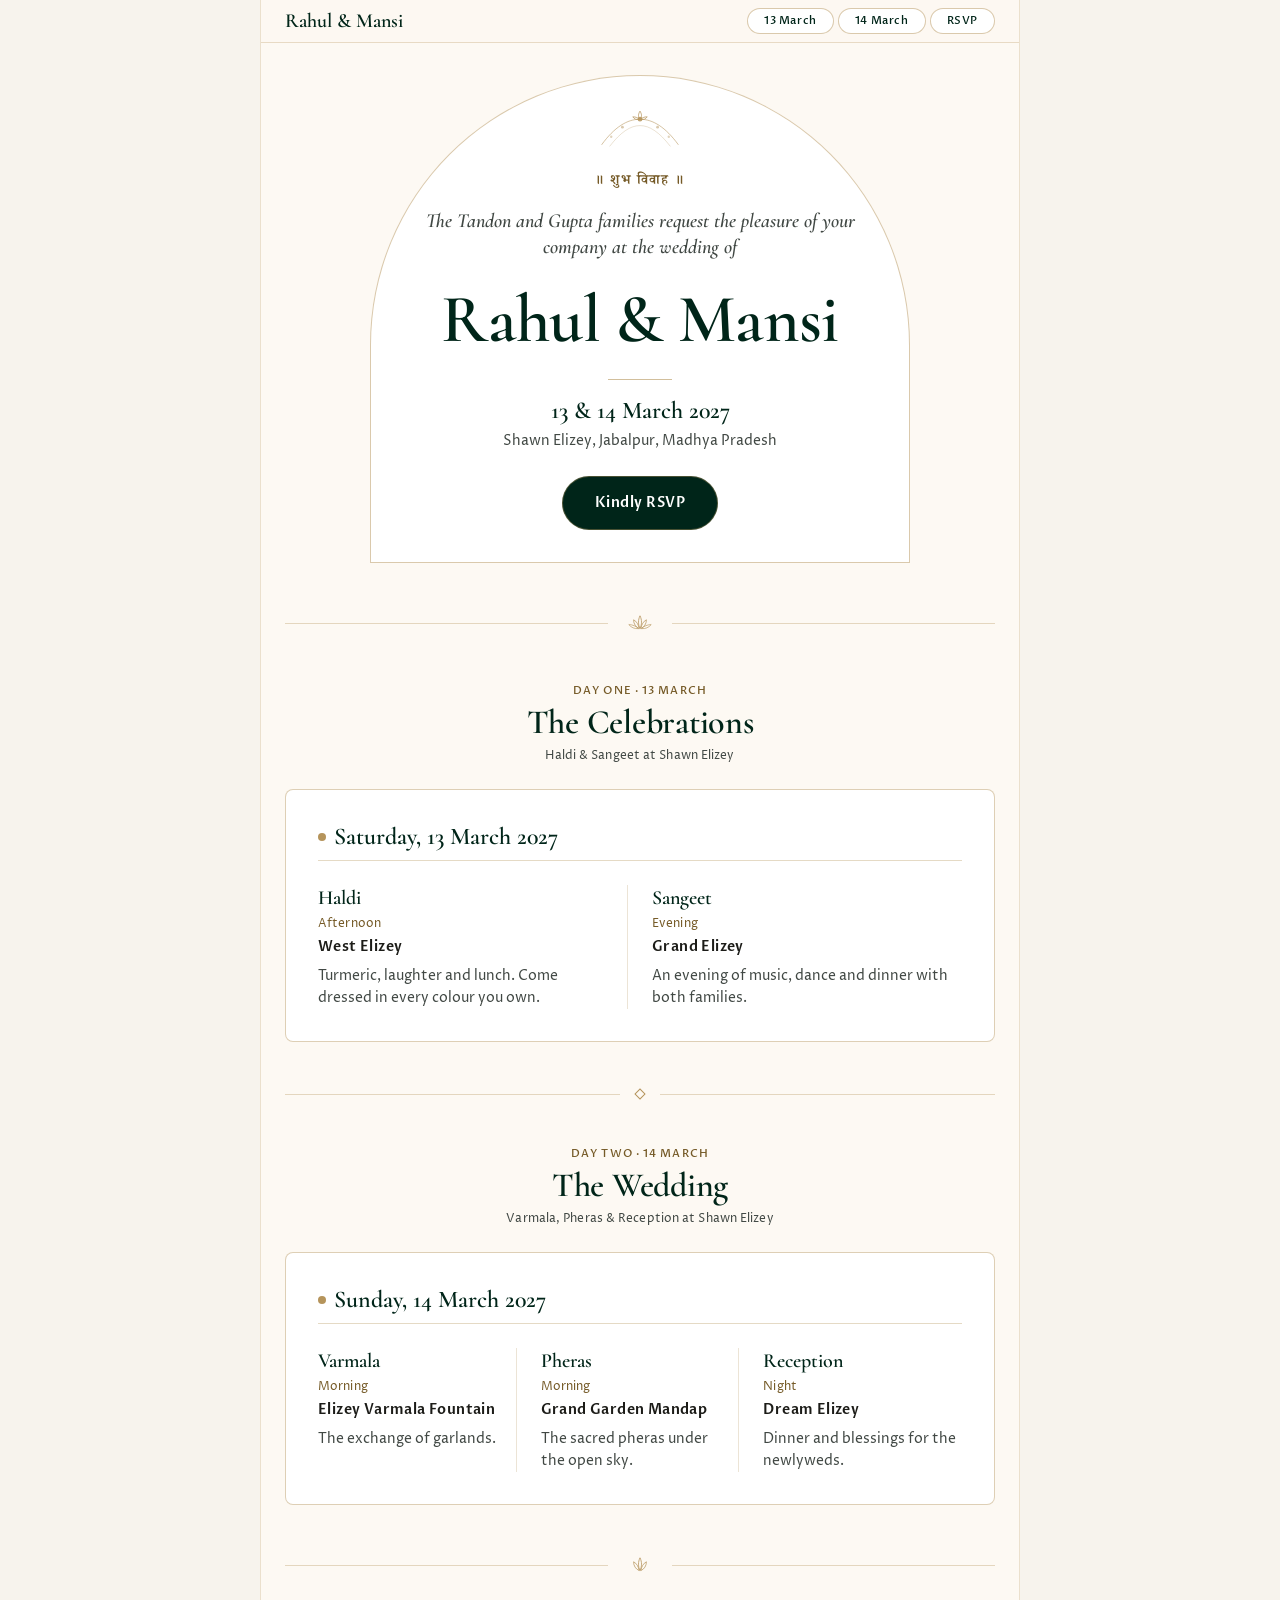
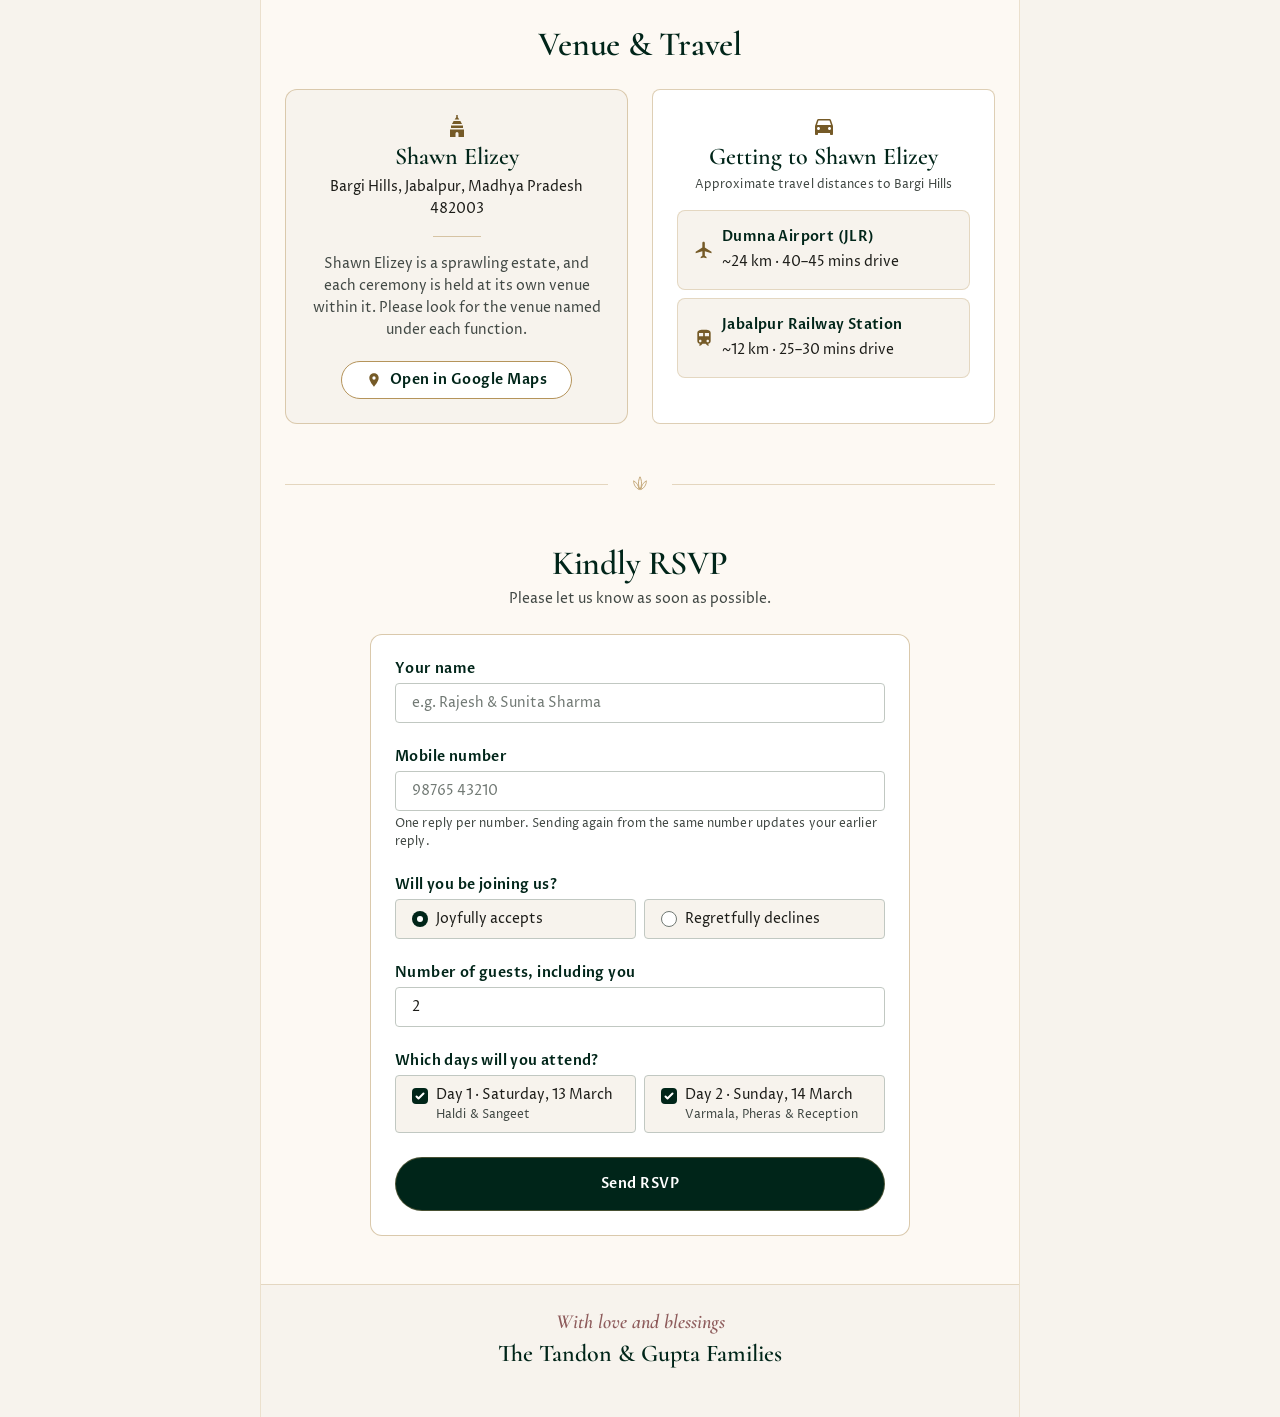
==== commit 9a959469: "Haldi at West Elizey; Varmala and Pheras in the morning Co-Authored-By: Claude Opus 5.5 <noreply@ant" ====
--- a/index.html
+++ b/index.html
@@ -119,7 +119,7 @@
               <div class="flex flex-wrap items-center gap-gutter-sm">
                 <span class="font-body text-body-sm text-light-secondary">Afternoon</span>
               </div>
-              <p class="font-label text-title-sm text-light-on-surface">West Elizey Day</p>
+              <p class="font-label text-title-sm text-light-on-surface">West Elizey</p>
               <p class="font-body text-body-md text-light-on-surface-variant text-pretty pt-gutter-xs">Turmeric, laughter and lunch. Come dressed in every colour you own.</p>
             </div>
 
@@ -162,7 +162,7 @@
             <div class="flex flex-col gap-gutter-xs md:pr-gutter-md md:border-r md:border-champagne-gold/25">
               <h4 class="font-headline text-title-lg text-light-primary">Varmala</h4>
               <div class="flex flex-wrap items-center gap-gutter-sm">
-                <span class="font-body text-body-sm text-light-secondary">Afternoon</span>
+                <span class="font-body text-body-sm text-light-secondary">Morning</span>
               </div>
               <p class="font-label text-title-sm text-light-on-surface">Elizey Varmala Fountain</p>
               <p class="font-body text-body-md text-light-on-surface-variant text-pretty pt-gutter-xs">The exchange of garlands.</p>
@@ -173,7 +173,7 @@
             <div class="flex flex-col gap-gutter-xs md:pr-gutter-md md:border-r md:border-champagne-gold/25">
               <h4 class="font-headline text-title-lg text-light-primary">Pheras</h4>
               <div class="flex flex-wrap items-center gap-gutter-sm">
-                <span class="font-body text-body-sm text-light-secondary">Afternoon</span>
+                <span class="font-body text-body-sm text-light-secondary">Morning</span>
               </div>
               <p class="font-label text-title-sm text-light-on-surface">Grand Garden Mandap</p>
               <p class="font-body text-body-md text-light-on-surface-variant text-pretty pt-gutter-xs">The sacred pheras under the open sky.</p>
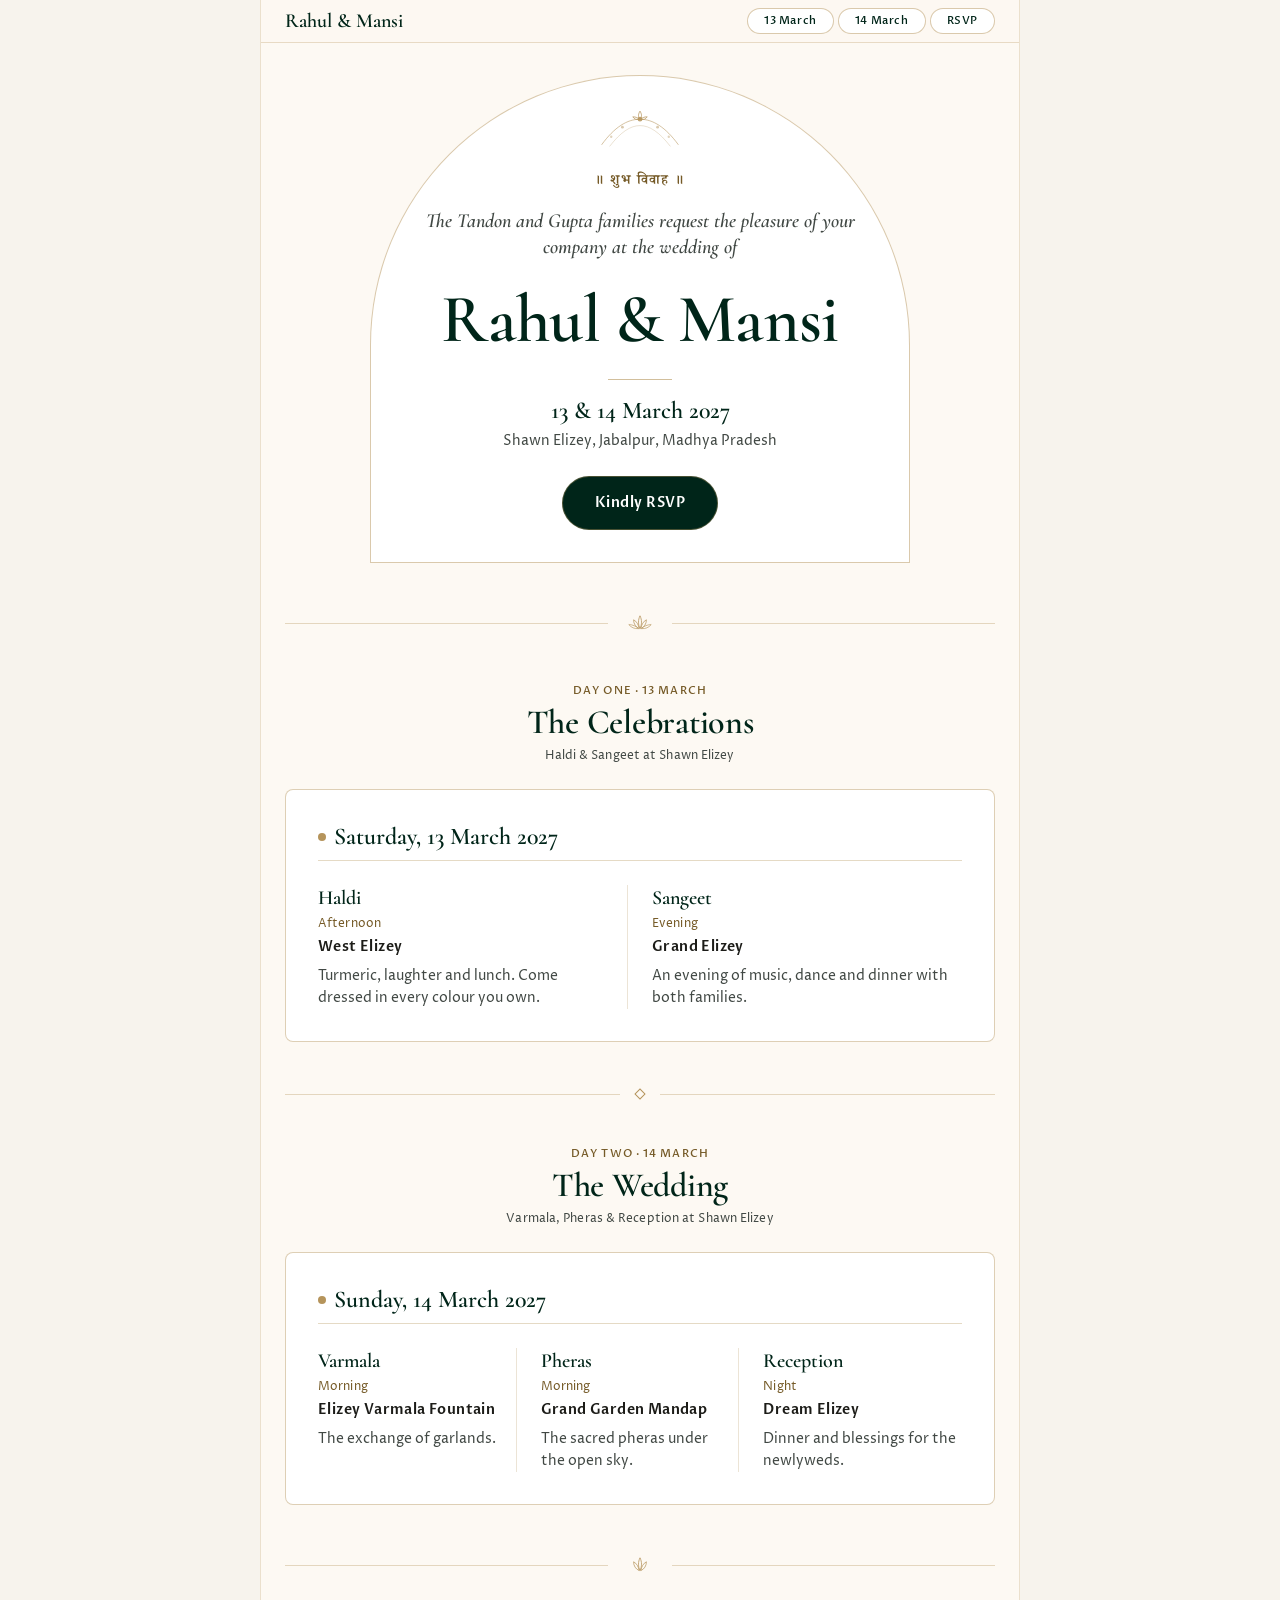
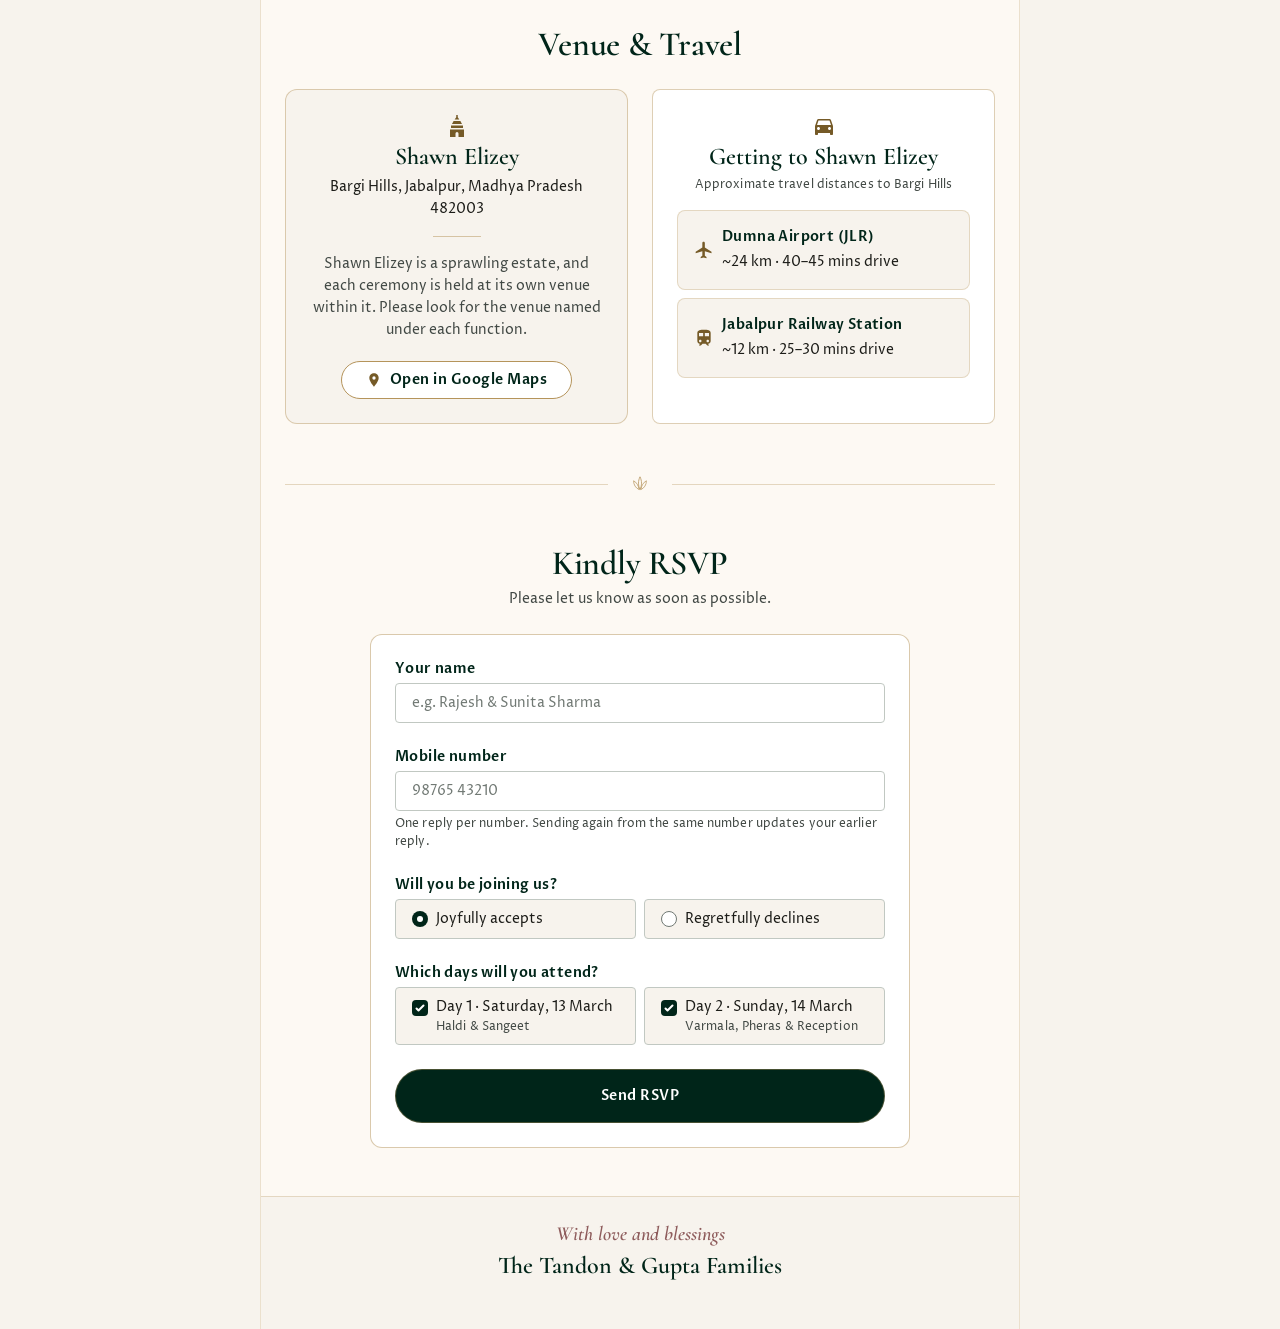
==== commit 713116fb: "Remove the guest count from the RSVP form Co-Authored-By: Claude Opus 5.5 <noreply@anthropic.com> Cl" ====
--- a/index.html
+++ b/index.html
@@ -303,10 +303,6 @@
               </div>
             </fieldset>
 
-            <label id="guests-field" class="w-full flex flex-col gap-gutter-xs" for="guests">
-              <span class="font-label text-title-sm text-light-primary">Number of guests, including you</span>
-              <input id="guests" type="number" min="1" max="30" value="2" inputmode="numeric" class="field w-full rounded-sm bg-light-surface-container-lowest border border-light-outline-variant px-gutter-md py-gutter-sm font-body text-body-md text-light-on-surface tabular-nums focus:border-champagne-gold focus:ring-1 focus:ring-champagne-gold focus:outline-none transition-colors duration-state-change">
-            </label>
 
             <fieldset id="fn-set" class="w-full flex flex-col gap-gutter-xs">
               <legend class="font-label text-title-sm text-light-primary mb-gutter-xs">Which days will you attend?</legend>
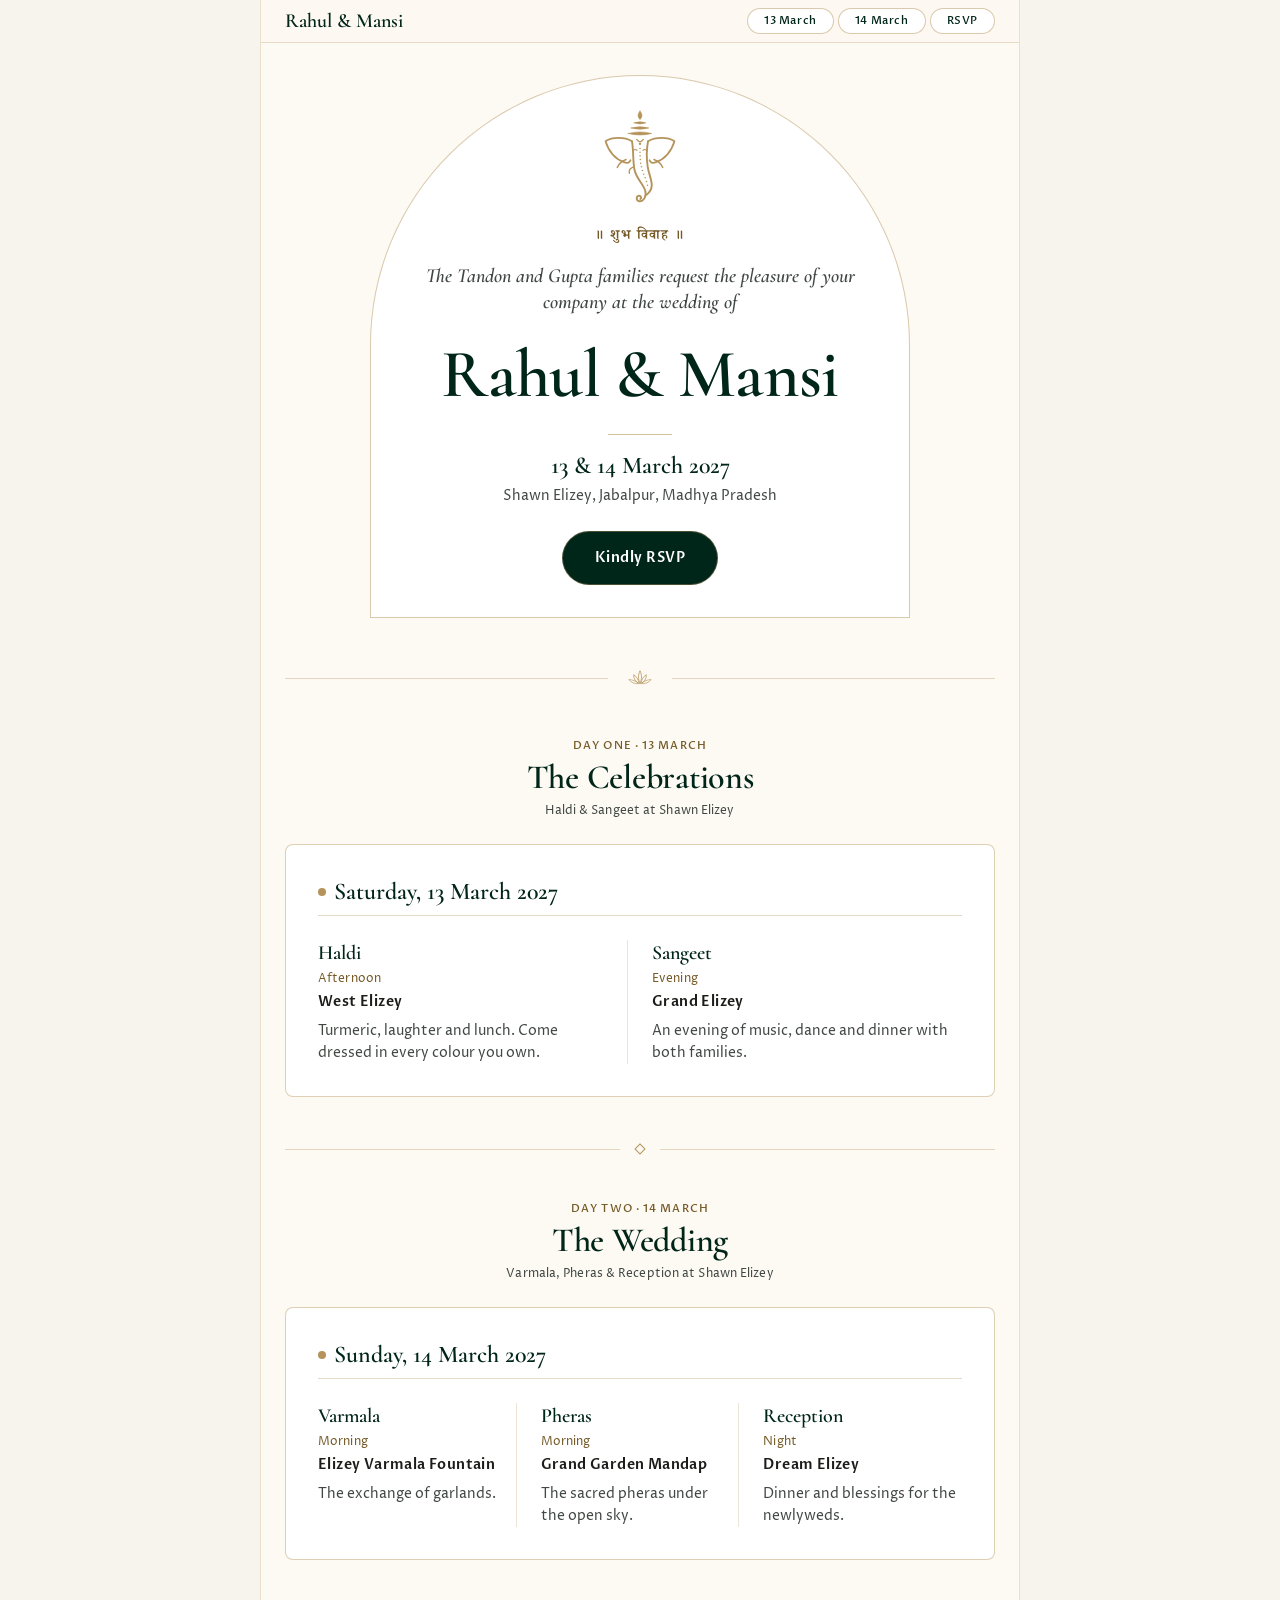
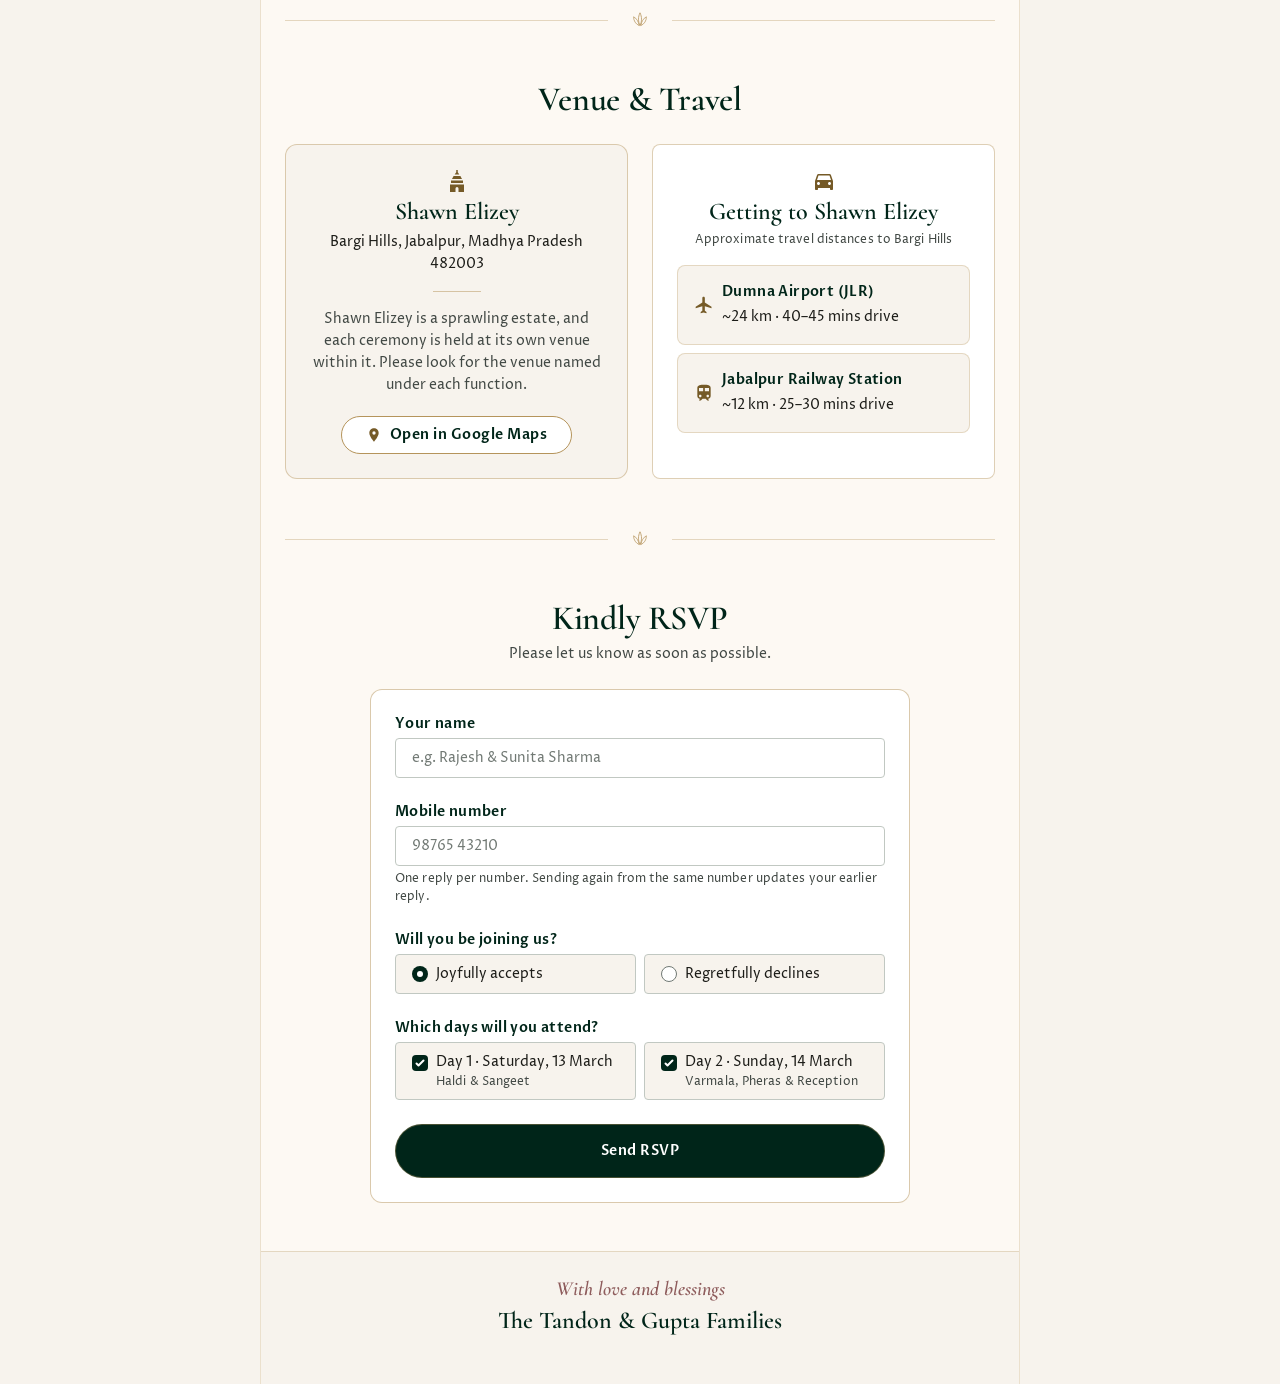
==== commit 3822c771: "Add Ganpati ji at the top of the invite Co-Authored-By: Claude Opus 5.5 <noreply@anthropic.com> Clau" ====
--- a/index.html
+++ b/index.html
@@ -48,17 +48,28 @@
       <!-- HERO -->
       <section id="top" class="px-page-margin pt-gutter-xl pb-section flex flex-col items-center text-center">
         <div class="w-full max-w-[540px] rounded-t-arch border border-champagne-gold/50 bg-light-surface-container-lowest px-gutter-lg md:px-gutter-xl pt-gutter-xl pb-gutter-xl flex flex-col items-center gap-gutter-md relative">
-          <svg class="w-24 h-12 text-champagne-gold" viewBox="0 0 120 60" fill="none" aria-hidden="true">
-            <path d="M12 46C28 24 44 14 60 14C76 14 92 24 108 46" stroke="currentColor" stroke-width="1" stroke-opacity="0.7"></path>
-            <path d="M22 48C36 30 48 22 60 22C72 22 84 30 98 48" stroke="currentColor" stroke-width="0.75" stroke-opacity="0.45"></path>
-            <circle cx="60" cy="14" r="3" fill="currentColor" fill-opacity="0.85"></circle>
-            <path d="M60 4C62.5 8 62.5 11 60 14C57.5 11 57.5 8 60 4Z" stroke="currentColor" stroke-width="1"></path>
-            <path d="M51 11C55 11 57.5 12.5 59 14C55.5 15 53 14 51 11Z" stroke="currentColor" stroke-width="0.9"></path>
-            <path d="M69 11C65 11 62.5 12.5 61 14C64.5 15 67 14 69 11Z" stroke="currentColor" stroke-width="0.9"></path>
-            <circle cx="38" cy="24" r="1.75" fill="currentColor" fill-opacity="0.5"></circle>
-            <circle cx="82" cy="24" r="1.75" fill="currentColor" fill-opacity="0.5"></circle>
-            <circle cx="24" cy="36" r="1.5" fill="currentColor" fill-opacity="0.4"></circle>
-            <circle cx="96" cy="36" r="1.5" fill="currentColor" fill-opacity="0.4"></circle>
+          <svg class="w-[72px] h-[84px] md:w-[88px] md:h-[103px] text-champagne-gold" role="img" aria-label="Shri Ganesh" viewBox="0 0 120 140" fill="none" stroke="currentColor" stroke-linecap="round" stroke-linejoin="round">
+            <path d="M60 4C63.5 8.5 63.5 12 60 15.5C56.5 12 56.5 8.5 60 4Z" fill="currentColor" stroke-width="0.8"/>
+            <path d="M52 20Q60 16.8 68 20Q60 23.2 52 20Z" fill="currentColor" stroke-width="0.8"/>
+            <path d="M48 27Q60 23.4 72 27Q60 30.6 48 27Z" fill="currentColor" stroke-width="0.8"/>
+            <path d="M44 34.5Q60 30.4 76 34.5Q60 38.6 44 34.5Z" fill="currentColor" stroke-width="0.8"/>
+            <path d="M49 45C39 39 22 39 13 45C17 58 25 69 39 74C43 75.5 46 74 47 71" stroke-width="2.4"/>
+            <path d="M71 45C81 39 98 39 107 45C103 58 95 69 81 74C77 75.5 74 74 73 71" stroke-width="2.4"/>
+            <path d="M41 70C35 72 31 76 29 81" stroke-width="2"/>
+            <path d="M79 70C85 72 89 76 91 81" stroke-width="2"/>
+            <path d="M51.5 57Q54 55.5 56 57.5" stroke-width="1.4"/>
+            <path d="M68.5 57Q66 55.5 64 57.5" stroke-width="1.4"/>
+            <path d="M49 45C51.5 58 50 72 52.5 84C55 96 64 103 67 112C69.5 120 65 127.5 59 127C54.5 126.5 54.5 120 58.5 119.5C61.5 119.3 62.5 122.5 60.5 124" stroke-width="2.6"/>
+            <path d="M71 45C68.5 58 69 70 70.5 80C72 90 76.5 98 76 106C75.5 111 73 115 69 118" stroke-width="2.6"/>
+            <path d="M51.5 80C46.5 81.5 44.5 85 45.5 89" stroke-width="1.8"/>
+            <path d="M55.5 42.5Q60 49 64.5 42.5" stroke-width="1.6"/>
+            <circle cx="60" cy="48.5" r="1.7" fill="currentColor" stroke="none"/>
+            <g fill="currentColor" stroke="none">
+            <circle cx="60" cy="55" r="1.05"/><circle cx="60" cy="60" r="1.05"/><circle cx="60.1" cy="65" r="1.05"/>
+            <circle cx="60.4" cy="70" r="1.05"/><circle cx="61" cy="75" r="1.05"/><circle cx="62" cy="80" r="1.05"/>
+            <circle cx="63.3" cy="85" r="1.05"/><circle cx="65" cy="90" r="1.05"/><circle cx="67" cy="95" r="1.05"/>
+            <circle cx="68.8" cy="100" r="1.05"/><circle cx="70.2" cy="105" r="1.05"/>
+            </g>
           </svg>
 
           <p class="font-devanagari text-title-sm text-light-secondary tracking-widest" lang="hi">॥ शुभ विवाह ॥</p>
--- a/assets/site.css
+++ b/assets/site.css
@@ -1 +1 @@
-*,:after,:before{--tw-border-spacing-x:0;--tw-border-spacing-y:0;--tw-translate-x:0;--tw-translate-y:0;--tw-rotate:0;--tw-skew-x:0;--tw-skew-y:0;--tw-scale-x:1;--tw-scale-y:1;--tw-pan-x: ;--tw-pan-y: ;--tw-pinch-zoom: ;--tw-scroll-snap-strictness:proximity;--tw-gradient-from-position: ;--tw-gradient-via-position: ;--tw-gradient-to-position: ;--tw-ordinal: ;--tw-slashed-zero: ;--tw-numeric-figure: ;--tw-numeric-spacing: ;--tw-numeric-fraction: ;--tw-ring-inset: ;--tw-ring-offset-width:0px;--tw-ring-offset-color:#fff;--tw-ring-color:rgba(59,130,246,.5);--tw-ring-offset-shadow:0 0 #0000;--tw-ring-shadow:0 0 #0000;--tw-shadow:0 0 #0000;--tw-shadow-colored:0 0 #0000;--tw-blur: ;--tw-brightness: ;--tw-contrast: ;--tw-grayscale: ;--tw-hue-rotate: ;--tw-invert: ;--tw-saturate: ;--tw-sepia: ;--tw-drop-shadow: ;--tw-backdrop-blur: ;--tw-backdrop-brightness: ;--tw-backdrop-contrast: ;--tw-backdrop-grayscale: ;--tw-backdrop-hue-rotate: ;--tw-backdrop-invert: ;--tw-backdrop-opacity: ;--tw-backdrop-saturate: ;--tw-backdrop-sepia: ;--tw-contain-size: ;--tw-contain-layout: ;--tw-contain-paint: ;--tw-contain-style: }::backdrop{--tw-border-spacing-x:0;--tw-border-spacing-y:0;--tw-translate-x:0;--tw-translate-y:0;--tw-rotate:0;--tw-skew-x:0;--tw-skew-y:0;--tw-scale-x:1;--tw-scale-y:1;--tw-pan-x: ;--tw-pan-y: ;--tw-pinch-zoom: ;--tw-scroll-snap-strictness:proximity;--tw-gradient-from-position: ;--tw-gradient-via-position: ;--tw-gradient-to-position: ;--tw-ordinal: ;--tw-slashed-zero: ;--tw-numeric-figure: ;--tw-numeric-spacing: ;--tw-numeric-fraction: ;--tw-ring-inset: ;--tw-ring-offset-width:0px;--tw-ring-offset-color:#fff;--tw-ring-color:rgba(59,130,246,.5);--tw-ring-offset-shadow:0 0 #0000;--tw-ring-shadow:0 0 #0000;--tw-shadow:0 0 #0000;--tw-shadow-colored:0 0 #0000;--tw-blur: ;--tw-brightness: ;--tw-contrast: ;--tw-grayscale: ;--tw-hue-rotate: ;--tw-invert: ;--tw-saturate: ;--tw-sepia: ;--tw-drop-shadow: ;--tw-backdrop-blur: ;--tw-backdrop-brightness: ;--tw-backdrop-contrast: ;--tw-backdrop-grayscale: ;--tw-backdrop-hue-rotate: ;--tw-backdrop-invert: ;--tw-backdrop-opacity: ;--tw-backdrop-saturate: ;--tw-backdrop-sepia: ;--tw-contain-size: ;--tw-contain-layout: ;--tw-contain-paint: ;--tw-contain-style: }/*! tailwindcss v3.4.17 | MIT License | https://tailwindcss.com*/*,:after,:before{box-sizing:border-box;border:0 solid #e5e7eb}:after,:before{--tw-content:""}:host,html{line-height:1.5;-webkit-text-size-adjust:100%;-moz-tab-size:4;-o-tab-size:4;tab-size:4;font-family:ui-sans-serif,system-ui,sans-serif,Apple Color Emoji,Segoe UI Emoji,Segoe UI Symbol,Noto Color Emoji;font-feature-settings:normal;font-variation-settings:normal;-webkit-tap-highlight-color:transparent}body{margin:0;line-height:inherit}hr{height:0;color:inherit;border-top-width:1px}abbr:where([title]){-webkit-text-decoration:underline dotted;text-decoration:underline dotted}h1,h2,h3,h4,h5,h6{font-size:inherit;font-weight:inherit}a{color:inherit;text-decoration:inherit}b,strong{font-weight:bolder}code,kbd,pre,samp{font-family:ui-monospace,SFMono-Regular,Menlo,Monaco,Consolas,Liberation Mono,Courier New,monospace;font-feature-settings:normal;font-variation-settings:normal;font-size:1em}small{font-size:80%}sub,sup{font-size:75%;line-height:0;position:relative;vertical-align:baseline}sub{bottom:-.25em}sup{top:-.5em}table{text-indent:0;border-color:inherit;border-collapse:collapse}button,input,optgroup,select,textarea{font-family:inherit;font-feature-settings:inherit;font-variation-settings:inherit;font-size:100%;font-weight:inherit;line-height:inherit;letter-spacing:inherit;color:inherit;margin:0;padding:0}button,select{text-transform:none}button,input:where([type=button]),input:where([type=reset]),input:where([type=submit]){-webkit-appearance:button;background-color:transparent;background-image:none}:-moz-focusring{outline:auto}:-moz-ui-invalid{box-shadow:none}progress{vertical-align:baseline}::-webkit-inner-spin-button,::-webkit-outer-spin-button{height:auto}[type=search]{-webkit-appearance:textfield;outline-offset:-2px}::-webkit-search-decoration{-webkit-appearance:none}::-webkit-file-upload-button{-webkit-appearance:button;font:inherit}summary{display:list-item}blockquote,dd,dl,figure,h1,h2,h3,h4,h5,h6,hr,p,pre{margin:0}fieldset{margin:0}fieldset,legend{padding:0}menu,ol,ul{list-style:none;margin:0;padding:0}dialog{padding:0}textarea{resize:vertical}input::-moz-placeholder,textarea::-moz-placeholder{opacity:1;color:#9ca3af}input::placeholder,textarea::placeholder{opacity:1;color:#9ca3af}[role=button],button{cursor:pointer}:disabled{cursor:default}audio,canvas,embed,iframe,img,object,svg,video{display:block;vertical-align:middle}img,video{max-width:100%;height:auto}[hidden]:where(:not([hidden=until-found])){display:none}[multiple],[type=date],[type=datetime-local],[type=email],[type=month],[type=number],[type=password],[type=search],[type=tel],[type=text],[type=time],[type=url],[type=week],input:where(:not([type])),select,textarea{-webkit-appearance:none;-moz-appearance:none;appearance:none;background-color:#fff;border-color:#6b7280;border-width:1px;border-radius:0;padding:.5rem .75rem;font-size:1rem;line-height:1.5rem;--tw-shadow:0 0 #0000}[multiple]:focus,[type=date]:focus,[type=datetime-local]:focus,[type=email]:focus,[type=month]:focus,[type=number]:focus,[type=password]:focus,[type=search]:focus,[type=tel]:focus,[type=text]:focus,[type=time]:focus,[type=url]:focus,[type=week]:focus,input:where(:not([type])):focus,select:focus,textarea:focus{outline:2px solid transparent;outline-offset:2px;--tw-ring-inset:var(--tw-empty,/*!*/ /*!*/);--tw-ring-offset-width:0px;--tw-ring-offset-color:#fff;--tw-ring-color:#2563eb;--tw-ring-offset-shadow:var(--tw-ring-inset) 0 0 0 var(--tw-ring-offset-width) var(--tw-ring-offset-color);--tw-ring-shadow:var(--tw-ring-inset) 0 0 0 calc(1px + var(--tw-ring-offset-width)) var(--tw-ring-color);box-shadow:var(--tw-ring-offset-shadow),var(--tw-ring-shadow),var(--tw-shadow);border-color:#2563eb}input::-moz-placeholder,textarea::-moz-placeholder{color:#6b7280;opacity:1}input::placeholder,textarea::placeholder{color:#6b7280;opacity:1}::-webkit-datetime-edit-fields-wrapper{padding:0}::-webkit-date-and-time-value{min-height:1.5em;text-align:inherit}::-webkit-datetime-edit{display:inline-flex}::-webkit-datetime-edit,::-webkit-datetime-edit-day-field,::-webkit-datetime-edit-hour-field,::-webkit-datetime-edit-meridiem-field,::-webkit-datetime-edit-millisecond-field,::-webkit-datetime-edit-minute-field,::-webkit-datetime-edit-month-field,::-webkit-datetime-edit-second-field,::-webkit-datetime-edit-year-field{padding-top:0;padding-bottom:0}select{background-image:url("data:image/svg+xml;charset=utf-8,%3Csvg xmlns='http://www.w3.org/2000/svg' fill='none' viewBox='0 0 20 20'%3E%3Cpath stroke='%236b7280' stroke-linecap='round' stroke-linejoin='round' stroke-width='1.5' d='m6 8 4 4 4-4'/%3E%3C/svg%3E");background-position:right .5rem center;background-repeat:no-repeat;background-size:1.5em 1.5em;padding-right:2.5rem;-webkit-print-color-adjust:exact;print-color-adjust:exact}[multiple],[size]:where(select:not([size="1"])){background-image:none;background-position:0 0;background-repeat:unset;background-size:initial;padding-right:.75rem;-webkit-print-color-adjust:unset;print-color-adjust:unset}[type=checkbox],[type=radio]{-webkit-appearance:none;-moz-appearance:none;appearance:none;padding:0;-webkit-print-color-adjust:exact;print-color-adjust:exact;display:inline-block;vertical-align:middle;background-origin:border-box;-webkit-user-select:none;-moz-user-select:none;user-select:none;flex-shrink:0;height:1rem;width:1rem;color:#2563eb;background-color:#fff;border-color:#6b7280;border-width:1px;--tw-shadow:0 0 #0000}[type=checkbox]{border-radius:0}[type=radio]{border-radius:100%}[type=checkbox]:focus,[type=radio]:focus{outline:2px solid transparent;outline-offset:2px;--tw-ring-inset:var(--tw-empty,/*!*/ /*!*/);--tw-ring-offset-width:2px;--tw-ring-offset-color:#fff;--tw-ring-color:#2563eb;--tw-ring-offset-shadow:var(--tw-ring-inset) 0 0 0 var(--tw-ring-offset-width) var(--tw-ring-offset-color);--tw-ring-shadow:var(--tw-ring-inset) 0 0 0 calc(2px + var(--tw-ring-offset-width)) var(--tw-ring-color);box-shadow:var(--tw-ring-offset-shadow),var(--tw-ring-shadow),var(--tw-shadow)}[type=checkbox]:checked,[type=radio]:checked{border-color:transparent;background-color:currentColor;background-size:100% 100%;background-position:50%;background-repeat:no-repeat}[type=checkbox]:checked{background-image:url("data:image/svg+xml;charset=utf-8,%3Csvg xmlns='http://www.w3.org/2000/svg' fill='%23fff' viewBox='0 0 16 16'%3E%3Cpath d='M12.207 4.793a1 1 0 0 1 0 1.414l-5 5a1 1 0 0 1-1.414 0l-2-2a1 1 0 0 1 1.414-1.414L6.5 9.086l4.293-4.293a1 1 0 0 1 1.414 0'/%3E%3C/svg%3E")}@media (forced-colors:active) {[type=checkbox]:checked{-webkit-appearance:auto;-moz-appearance:auto;appearance:auto}}[type=radio]:checked{background-image:url("data:image/svg+xml;charset=utf-8,%3Csvg xmlns='http://www.w3.org/2000/svg' fill='%23fff' viewBox='0 0 16 16'%3E%3Ccircle cx='8' cy='8' r='3'/%3E%3C/svg%3E")}@media (forced-colors:active) {[type=radio]:checked{-webkit-appearance:auto;-moz-appearance:auto;appearance:auto}}[type=checkbox]:checked:focus,[type=checkbox]:checked:hover,[type=radio]:checked:focus,[type=radio]:checked:hover{border-color:transparent;background-color:currentColor}[type=checkbox]:indeterminate{background-image:url("data:image/svg+xml;charset=utf-8,%3Csvg xmlns='http://www.w3.org/2000/svg' fill='none' viewBox='0 0 16 16'%3E%3Cpath stroke='%23fff' stroke-linecap='round' stroke-linejoin='round' stroke-width='2' d='M4 8h8'/%3E%3C/svg%3E");border-color:transparent;background-color:currentColor;background-size:100% 100%;background-position:50%;background-repeat:no-repeat}@media (forced-colors:active) {[type=checkbox]:indeterminate{-webkit-appearance:auto;-moz-appearance:auto;appearance:auto}}[type=checkbox]:indeterminate:focus,[type=checkbox]:indeterminate:hover{border-color:transparent;background-color:currentColor}[type=file]{background:unset;border-color:inherit;border-width:0;border-radius:0;padding:0;font-size:unset;line-height:inherit}[type=file]:focus{outline:1px solid ButtonText;outline:1px auto -webkit-focus-ring-color}.relative{position:relative}.sticky{position:sticky}.top-0{top:0}.z-20{z-index:20}.mb-gutter-xs{margin-bottom:4px}.mt-1{margin-top:.25rem}.mt-gutter-sm{margin-top:8px}.flex{display:flex}.inline-flex{display:inline-flex}.grid{display:grid}.hidden{display:none}.h-12{height:3rem}.h-2{height:.5rem}.h-4{height:1rem}.h-6{height:1.5rem}.h-full{height:100%}.h-px{height:1px}.min-h-screen{min-height:100vh}.w-12{width:3rem}.w-16{width:4rem}.w-2{width:.5rem}.w-24{width:6rem}.w-4{width:1rem}.w-8{width:2rem}.w-full{width:100%}.max-w-\[440px\]{max-width:440px}.max-w-\[540px\]{max-width:540px}.max-w-prose{max-width:65ch}.flex-1{flex:1 1 0%}.flex-shrink{flex-shrink:1}.shrink-0{flex-shrink:0}.rotate-45{--tw-rotate:45deg;transform:translate(var(--tw-translate-x),var(--tw-translate-y)) rotate(var(--tw-rotate)) skewX(var(--tw-skew-x)) skewY(var(--tw-skew-y)) scaleX(var(--tw-scale-x)) scaleY(var(--tw-scale-y))}.cursor-pointer{cursor:pointer}.scroll-mt-16{scroll-margin-top:4rem}.grid-cols-1{grid-template-columns:repeat(1,minmax(0,1fr))}.flex-col{flex-direction:column}.flex-wrap{flex-wrap:wrap}.items-start{align-items:flex-start}.items-center{align-items:center}.items-stretch{align-items:stretch}.justify-center{justify-content:center}.justify-between{justify-content:space-between}.gap-gutter-lg{gap:24px}.gap-gutter-md{gap:16px}.gap-gutter-sm{gap:8px}.gap-gutter-xs{gap:4px}.scroll-smooth{scroll-behavior:smooth}.whitespace-nowrap{white-space:nowrap}.text-balance{text-wrap:balance}.text-pretty{text-wrap:pretty}.rounded{border-radius:8px}.rounded-full{border-radius:9999px}.rounded-md{border-radius:12px}.rounded-sm{border-radius:4px}.rounded-t-arch{border-top-left-radius:999px;border-top-right-radius:999px}.border{border-width:1px}.border-x{border-left-width:1px;border-right-width:1px}.border-b{border-bottom-width:1px}.border-t{border-top-width:1px}.border-champagne-gold{--tw-border-opacity:1;border-color:rgb(181 148 91/var(--tw-border-opacity,1))}.border-champagne-gold\/25{border-color:rgba(181,148,91,.25)}.border-champagne-gold\/30{border-color:rgba(181,148,91,.3)}.border-champagne-gold\/35{border-color:rgba(181,148,91,.35)}.border-champagne-gold\/40{border-color:rgba(181,148,91,.4)}.border-champagne-gold\/45{border-color:rgba(181,148,91,.45)}.border-champagne-gold\/50{border-color:rgba(181,148,91,.5)}.border-light-outline{--tw-border-opacity:1;border-color:rgb(113 121 116/var(--tw-border-opacity,1))}.border-light-outline-variant{--tw-border-opacity:1;border-color:rgb(193 200 194/var(--tw-border-opacity,1))}.bg-champagne-gold{--tw-bg-opacity:1;background-color:rgb(181 148 91/var(--tw-bg-opacity,1))}.bg-champagne-gold\/25{background-color:rgba(181,148,91,.25)}.bg-champagne-gold\/35{background-color:rgba(181,148,91,.35)}.bg-champagne-gold\/50{background-color:rgba(181,148,91,.5)}.bg-champagne-gold\/60{background-color:rgba(181,148,91,.6)}.bg-light-primary{--tw-bg-opacity:1;background-color:rgb(0 37 25/var(--tw-bg-opacity,1))}.bg-light-secondary-container{--tw-bg-opacity:1;background-color:rgb(255 238 216/var(--tw-bg-opacity,1))}.bg-light-surface{--tw-bg-opacity:1;background-color:rgb(253 249 243/var(--tw-bg-opacity,1))}.bg-light-surface-container-low{--tw-bg-opacity:1;background-color:rgb(247 243 237/var(--tw-bg-opacity,1))}.bg-light-surface-container-lowest{--tw-bg-opacity:1;background-color:rgb(255 255 255/var(--tw-bg-opacity,1))}.bg-light-surface\/95{background-color:hsla(36,71%,97%,.95)}.p-gutter-lg{padding:24px}.p-gutter-md{padding:16px}.px-\[10px\]{padding-left:10px;padding-right:10px}.px-gutter-lg{padding-left:24px;padding-right:24px}.px-gutter-md{padding-left:16px;padding-right:16px}.px-gutter-xl{padding-left:32px;padding-right:32px}.px-gutter-xs{padding-left:4px;padding-right:4px}.px-page-margin{padding-left:24px;padding-right:24px}.py-gutter-md{padding-top:16px;padding-bottom:16px}.py-gutter-sm{padding-top:8px;padding-bottom:8px}.py-gutter-xl{padding-top:32px;padding-bottom:32px}.py-gutter-xs{padding-top:4px;padding-bottom:4px}.py-section{padding-top:48px;padding-bottom:48px}.pb-gutter-sm{padding-bottom:8px}.pb-gutter-xl{padding-bottom:32px}.pb-section{padding-bottom:48px}.pt-gutter-lg{padding-top:24px}.pt-gutter-sm{padding-top:8px}.pt-gutter-xl{padding-top:32px}.pt-gutter-xs{padding-top:4px}.text-center{text-align:center}.font-body{font-family:Proza Libre,sans-serif}.font-headline{font-family:Cormorant,sans-serif}.font-label{font-family:Proza Libre,sans-serif}.text-\[48px\]{font-size:48px}.text-body-lg{font-size:16px;line-height:26px}.text-body-lg,.text-body-md{letter-spacing:0;font-weight:400}.text-body-md{font-size:14px;line-height:22px}.text-body-sm{font-size:12px;line-height:18px;letter-spacing:.1px;font-weight:400}.text-headline-lg-mobile{font-size:28px;line-height:34px;letter-spacing:-.15px;font-weight:600}.text-headline-md{font-size:24px;line-height:30px;letter-spacing:0;font-weight:600}.text-label-lg{font-size:14px;line-height:20px;letter-spacing:.5px;font-weight:600}.text-label-sm{font-size:11px;line-height:16px;letter-spacing:.6px;font-weight:500}.text-title-lg{font-size:20px;line-height:26px;letter-spacing:0;font-weight:600}.text-title-sm{font-size:14px;line-height:20px;letter-spacing:.4px;font-weight:600}.font-semibold{font-weight:600}.uppercase{text-transform:uppercase}.italic{font-style:italic}.tabular-nums{--tw-numeric-spacing:tabular-nums;font-variant-numeric:var(--tw-ordinal) var(--tw-slashed-zero) var(--tw-numeric-figure) var(--tw-numeric-spacing) var(--tw-numeric-fraction)}.leading-\[1\.05\]{line-height:1.05}.tracking-\[-0\.01em\]{letter-spacing:-.01em}.tracking-widest{letter-spacing:.1em}.text-champagne-gold{--tw-text-opacity:1;color:rgb(181 148 91/var(--tw-text-opacity,1))}.text-dusty-rose{--tw-text-opacity:1;color:rgb(142 92 92/var(--tw-text-opacity,1))}.text-light-error{--tw-text-opacity:1;color:rgb(186 26 26/var(--tw-text-opacity,1))}.text-light-on-primary{--tw-text-opacity:1;color:rgb(255 255 255/var(--tw-text-opacity,1))}.text-light-on-surface{--tw-text-opacity:1;color:rgb(28 28 24/var(--tw-text-opacity,1))}.text-light-on-surface-variant{--tw-text-opacity:1;color:rgb(65 72 68/var(--tw-text-opacity,1))}.text-light-primary{--tw-text-opacity:1;color:rgb(0 37 25/var(--tw-text-opacity,1))}.text-light-secondary{--tw-text-opacity:1;color:rgb(117 90 39/var(--tw-text-opacity,1))}.underline{text-decoration-line:underline}.underline-offset-4{text-underline-offset:4px}.antialiased{-webkit-font-smoothing:antialiased;-moz-osx-font-smoothing:grayscale}.outline-none{outline:2px solid transparent;outline-offset:2px}.filter{filter:var(--tw-blur) var(--tw-brightness) var(--tw-contrast) var(--tw-grayscale) var(--tw-hue-rotate) var(--tw-invert) var(--tw-saturate) var(--tw-sepia) var(--tw-drop-shadow)}.backdrop-blur{--tw-backdrop-blur:blur(8px);-webkit-backdrop-filter:var(--tw-backdrop-blur) var(--tw-backdrop-brightness) var(--tw-backdrop-contrast) var(--tw-backdrop-grayscale) var(--tw-backdrop-hue-rotate) var(--tw-backdrop-invert) var(--tw-backdrop-opacity) var(--tw-backdrop-saturate) var(--tw-backdrop-sepia);backdrop-filter:var(--tw-backdrop-blur) var(--tw-backdrop-brightness) var(--tw-backdrop-contrast) var(--tw-backdrop-grayscale) var(--tw-backdrop-hue-rotate) var(--tw-backdrop-invert) var(--tw-backdrop-opacity) var(--tw-backdrop-saturate) var(--tw-backdrop-sepia)}.transition-colors{transition-property:color,background-color,border-color,text-decoration-color,fill,stroke;transition-timing-function:cubic-bezier(.4,0,.2,1)}.duration-state-change,.transition-colors{transition-duration:.15s}.ease-state-change{transition-timing-function:ease-out}.placeholder\:text-light-outline::-moz-placeholder{--tw-text-opacity:1;color:rgb(113 121 116/var(--tw-text-opacity,1))}.placeholder\:text-light-outline::placeholder{--tw-text-opacity:1;color:rgb(113 121 116/var(--tw-text-opacity,1))}.hover\:border-champagne-gold:hover{--tw-border-opacity:1;border-color:rgb(181 148 91/var(--tw-border-opacity,1))}.hover\:bg-bottle-green:hover{--tw-bg-opacity:1;background-color:rgb(23 59 45/var(--tw-bg-opacity,1))}.hover\:bg-light-secondary-container:hover{--tw-bg-opacity:1;background-color:rgb(255 238 216/var(--tw-bg-opacity,1))}.hover\:text-light-primary:hover{--tw-text-opacity:1;color:rgb(0 37 25/var(--tw-text-opacity,1))}.focus\:border-champagne-gold:focus{--tw-border-opacity:1;border-color:rgb(181 148 91/var(--tw-border-opacity,1))}.focus\:outline-none:focus{outline:2px solid transparent;outline-offset:2px}.focus\:ring-1:focus{--tw-ring-offset-shadow:var(--tw-ring-inset) 0 0 0 var(--tw-ring-offset-width) var(--tw-ring-offset-color);--tw-ring-shadow:var(--tw-ring-inset) 0 0 0 calc(1px + var(--tw-ring-offset-width)) var(--tw-ring-color);box-shadow:var(--tw-ring-offset-shadow),var(--tw-ring-shadow),var(--tw-shadow,0 0 #0000)}.focus\:ring-champagne-gold:focus{--tw-ring-opacity:1;--tw-ring-color:rgb(181 148 91/var(--tw-ring-opacity,1))}.focus-visible\:outline-none:focus-visible{outline:2px solid transparent;outline-offset:2px}.focus-visible\:ring-2:focus-visible{--tw-ring-offset-shadow:var(--tw-ring-inset) 0 0 0 var(--tw-ring-offset-width) var(--tw-ring-offset-color);--tw-ring-shadow:var(--tw-ring-inset) 0 0 0 calc(2px + var(--tw-ring-offset-width)) var(--tw-ring-color);box-shadow:var(--tw-ring-offset-shadow),var(--tw-ring-shadow),var(--tw-shadow,0 0 #0000)}.focus-visible\:ring-champagne-gold:focus-visible{--tw-ring-opacity:1;--tw-ring-color:rgb(181 148 91/var(--tw-ring-opacity,1))}.focus-visible\:ring-offset-2:focus-visible{--tw-ring-offset-width:2px}.disabled\:opacity-60:disabled{opacity:.6}@media (min-width:640px){.sm\:px-gutter-md{padding-left:16px;padding-right:16px}}@media (min-width:768px){.md\:hidden{display:none}.md\:max-w-\[760px\]{max-width:760px}.md\:grid-cols-2{grid-template-columns:repeat(2,minmax(0,1fr))}.md\:grid-cols-3{grid-template-columns:repeat(3,minmax(0,1fr))}.md\:border-r{border-right-width:1px}.md\:border-champagne-gold\/25{border-color:rgba(181,148,91,.25)}.md\:p-gutter-xl{padding:32px}.md\:px-gutter-xl{padding-left:32px;padding-right:32px}.md\:pr-gutter-md{padding-right:16px}.md\:text-\[68px\]{font-size:68px}.md\:text-headline-lg{font-size:34px;line-height:40px;letter-spacing:-.25px;font-weight:600}}+*,:after,:before{--tw-border-spacing-x:0;--tw-border-spacing-y:0;--tw-translate-x:0;--tw-translate-y:0;--tw-rotate:0;--tw-skew-x:0;--tw-skew-y:0;--tw-scale-x:1;--tw-scale-y:1;--tw-pan-x: ;--tw-pan-y: ;--tw-pinch-zoom: ;--tw-scroll-snap-strictness:proximity;--tw-gradient-from-position: ;--tw-gradient-via-position: ;--tw-gradient-to-position: ;--tw-ordinal: ;--tw-slashed-zero: ;--tw-numeric-figure: ;--tw-numeric-spacing: ;--tw-numeric-fraction: ;--tw-ring-inset: ;--tw-ring-offset-width:0px;--tw-ring-offset-color:#fff;--tw-ring-color:rgba(59,130,246,.5);--tw-ring-offset-shadow:0 0 #0000;--tw-ring-shadow:0 0 #0000;--tw-shadow:0 0 #0000;--tw-shadow-colored:0 0 #0000;--tw-blur: ;--tw-brightness: ;--tw-contrast: ;--tw-grayscale: ;--tw-hue-rotate: ;--tw-invert: ;--tw-saturate: ;--tw-sepia: ;--tw-drop-shadow: ;--tw-backdrop-blur: ;--tw-backdrop-brightness: ;--tw-backdrop-contrast: ;--tw-backdrop-grayscale: ;--tw-backdrop-hue-rotate: ;--tw-backdrop-invert: ;--tw-backdrop-opacity: ;--tw-backdrop-saturate: ;--tw-backdrop-sepia: ;--tw-contain-size: ;--tw-contain-layout: ;--tw-contain-paint: ;--tw-contain-style: }::backdrop{--tw-border-spacing-x:0;--tw-border-spacing-y:0;--tw-translate-x:0;--tw-translate-y:0;--tw-rotate:0;--tw-skew-x:0;--tw-skew-y:0;--tw-scale-x:1;--tw-scale-y:1;--tw-pan-x: ;--tw-pan-y: ;--tw-pinch-zoom: ;--tw-scroll-snap-strictness:proximity;--tw-gradient-from-position: ;--tw-gradient-via-position: ;--tw-gradient-to-position: ;--tw-ordinal: ;--tw-slashed-zero: ;--tw-numeric-figure: ;--tw-numeric-spacing: ;--tw-numeric-fraction: ;--tw-ring-inset: ;--tw-ring-offset-width:0px;--tw-ring-offset-color:#fff;--tw-ring-color:rgba(59,130,246,.5);--tw-ring-offset-shadow:0 0 #0000;--tw-ring-shadow:0 0 #0000;--tw-shadow:0 0 #0000;--tw-shadow-colored:0 0 #0000;--tw-blur: ;--tw-brightness: ;--tw-contrast: ;--tw-grayscale: ;--tw-hue-rotate: ;--tw-invert: ;--tw-saturate: ;--tw-sepia: ;--tw-drop-shadow: ;--tw-backdrop-blur: ;--tw-backdrop-brightness: ;--tw-backdrop-contrast: ;--tw-backdrop-grayscale: ;--tw-backdrop-hue-rotate: ;--tw-backdrop-invert: ;--tw-backdrop-opacity: ;--tw-backdrop-saturate: ;--tw-backdrop-sepia: ;--tw-contain-size: ;--tw-contain-layout: ;--tw-contain-paint: ;--tw-contain-style: }/*! tailwindcss v3.4.17 | MIT License | https://tailwindcss.com*/*,:after,:before{box-sizing:border-box;border:0 solid #e5e7eb}:after,:before{--tw-content:""}:host,html{line-height:1.5;-webkit-text-size-adjust:100%;-moz-tab-size:4;-o-tab-size:4;tab-size:4;font-family:ui-sans-serif,system-ui,sans-serif,Apple Color Emoji,Segoe UI Emoji,Segoe UI Symbol,Noto Color Emoji;font-feature-settings:normal;font-variation-settings:normal;-webkit-tap-highlight-color:transparent}body{margin:0;line-height:inherit}hr{height:0;color:inherit;border-top-width:1px}abbr:where([title]){-webkit-text-decoration:underline dotted;text-decoration:underline dotted}h1,h2,h3,h4,h5,h6{font-size:inherit;font-weight:inherit}a{color:inherit;text-decoration:inherit}b,strong{font-weight:bolder}code,kbd,pre,samp{font-family:ui-monospace,SFMono-Regular,Menlo,Monaco,Consolas,Liberation Mono,Courier New,monospace;font-feature-settings:normal;font-variation-settings:normal;font-size:1em}small{font-size:80%}sub,sup{font-size:75%;line-height:0;position:relative;vertical-align:baseline}sub{bottom:-.25em}sup{top:-.5em}table{text-indent:0;border-color:inherit;border-collapse:collapse}button,input,optgroup,select,textarea{font-family:inherit;font-feature-settings:inherit;font-variation-settings:inherit;font-size:100%;font-weight:inherit;line-height:inherit;letter-spacing:inherit;color:inherit;margin:0;padding:0}button,select{text-transform:none}button,input:where([type=button]),input:where([type=reset]),input:where([type=submit]){-webkit-appearance:button;background-color:transparent;background-image:none}:-moz-focusring{outline:auto}:-moz-ui-invalid{box-shadow:none}progress{vertical-align:baseline}::-webkit-inner-spin-button,::-webkit-outer-spin-button{height:auto}[type=search]{-webkit-appearance:textfield;outline-offset:-2px}::-webkit-search-decoration{-webkit-appearance:none}::-webkit-file-upload-button{-webkit-appearance:button;font:inherit}summary{display:list-item}blockquote,dd,dl,figure,h1,h2,h3,h4,h5,h6,hr,p,pre{margin:0}fieldset{margin:0}fieldset,legend{padding:0}menu,ol,ul{list-style:none;margin:0;padding:0}dialog{padding:0}textarea{resize:vertical}input::-moz-placeholder,textarea::-moz-placeholder{opacity:1;color:#9ca3af}input::placeholder,textarea::placeholder{opacity:1;color:#9ca3af}[role=button],button{cursor:pointer}:disabled{cursor:default}audio,canvas,embed,iframe,img,object,svg,video{display:block;vertical-align:middle}img,video{max-width:100%;height:auto}[hidden]:where(:not([hidden=until-found])){display:none}[multiple],[type=date],[type=datetime-local],[type=email],[type=month],[type=number],[type=password],[type=search],[type=tel],[type=text],[type=time],[type=url],[type=week],input:where(:not([type])),select,textarea{-webkit-appearance:none;-moz-appearance:none;appearance:none;background-color:#fff;border-color:#6b7280;border-width:1px;border-radius:0;padding:.5rem .75rem;font-size:1rem;line-height:1.5rem;--tw-shadow:0 0 #0000}[multiple]:focus,[type=date]:focus,[type=datetime-local]:focus,[type=email]:focus,[type=month]:focus,[type=number]:focus,[type=password]:focus,[type=search]:focus,[type=tel]:focus,[type=text]:focus,[type=time]:focus,[type=url]:focus,[type=week]:focus,input:where(:not([type])):focus,select:focus,textarea:focus{outline:2px solid transparent;outline-offset:2px;--tw-ring-inset:var(--tw-empty,/*!*/ /*!*/);--tw-ring-offset-width:0px;--tw-ring-offset-color:#fff;--tw-ring-color:#2563eb;--tw-ring-offset-shadow:var(--tw-ring-inset) 0 0 0 var(--tw-ring-offset-width) var(--tw-ring-offset-color);--tw-ring-shadow:var(--tw-ring-inset) 0 0 0 calc(1px + var(--tw-ring-offset-width)) var(--tw-ring-color);box-shadow:var(--tw-ring-offset-shadow),var(--tw-ring-shadow),var(--tw-shadow);border-color:#2563eb}input::-moz-placeholder,textarea::-moz-placeholder{color:#6b7280;opacity:1}input::placeholder,textarea::placeholder{color:#6b7280;opacity:1}::-webkit-datetime-edit-fields-wrapper{padding:0}::-webkit-date-and-time-value{min-height:1.5em;text-align:inherit}::-webkit-datetime-edit{display:inline-flex}::-webkit-datetime-edit,::-webkit-datetime-edit-day-field,::-webkit-datetime-edit-hour-field,::-webkit-datetime-edit-meridiem-field,::-webkit-datetime-edit-millisecond-field,::-webkit-datetime-edit-minute-field,::-webkit-datetime-edit-month-field,::-webkit-datetime-edit-second-field,::-webkit-datetime-edit-year-field{padding-top:0;padding-bottom:0}select{background-image:url("data:image/svg+xml;charset=utf-8,%3Csvg xmlns='http://www.w3.org/2000/svg' fill='none' viewBox='0 0 20 20'%3E%3Cpath stroke='%236b7280' stroke-linecap='round' stroke-linejoin='round' stroke-width='1.5' d='m6 8 4 4 4-4'/%3E%3C/svg%3E");background-position:right .5rem center;background-repeat:no-repeat;background-size:1.5em 1.5em;padding-right:2.5rem;-webkit-print-color-adjust:exact;print-color-adjust:exact}[multiple],[size]:where(select:not([size="1"])){background-image:none;background-position:0 0;background-repeat:unset;background-size:initial;padding-right:.75rem;-webkit-print-color-adjust:unset;print-color-adjust:unset}[type=checkbox],[type=radio]{-webkit-appearance:none;-moz-appearance:none;appearance:none;padding:0;-webkit-print-color-adjust:exact;print-color-adjust:exact;display:inline-block;vertical-align:middle;background-origin:border-box;-webkit-user-select:none;-moz-user-select:none;user-select:none;flex-shrink:0;height:1rem;width:1rem;color:#2563eb;background-color:#fff;border-color:#6b7280;border-width:1px;--tw-shadow:0 0 #0000}[type=checkbox]{border-radius:0}[type=radio]{border-radius:100%}[type=checkbox]:focus,[type=radio]:focus{outline:2px solid transparent;outline-offset:2px;--tw-ring-inset:var(--tw-empty,/*!*/ /*!*/);--tw-ring-offset-width:2px;--tw-ring-offset-color:#fff;--tw-ring-color:#2563eb;--tw-ring-offset-shadow:var(--tw-ring-inset) 0 0 0 var(--tw-ring-offset-width) var(--tw-ring-offset-color);--tw-ring-shadow:var(--tw-ring-inset) 0 0 0 calc(2px + var(--tw-ring-offset-width)) var(--tw-ring-color);box-shadow:var(--tw-ring-offset-shadow),var(--tw-ring-shadow),var(--tw-shadow)}[type=checkbox]:checked,[type=radio]:checked{border-color:transparent;background-color:currentColor;background-size:100% 100%;background-position:50%;background-repeat:no-repeat}[type=checkbox]:checked{background-image:url("data:image/svg+xml;charset=utf-8,%3Csvg xmlns='http://www.w3.org/2000/svg' fill='%23fff' viewBox='0 0 16 16'%3E%3Cpath d='M12.207 4.793a1 1 0 0 1 0 1.414l-5 5a1 1 0 0 1-1.414 0l-2-2a1 1 0 0 1 1.414-1.414L6.5 9.086l4.293-4.293a1 1 0 0 1 1.414 0'/%3E%3C/svg%3E")}@media (forced-colors:active) {[type=checkbox]:checked{-webkit-appearance:auto;-moz-appearance:auto;appearance:auto}}[type=radio]:checked{background-image:url("data:image/svg+xml;charset=utf-8,%3Csvg xmlns='http://www.w3.org/2000/svg' fill='%23fff' viewBox='0 0 16 16'%3E%3Ccircle cx='8' cy='8' r='3'/%3E%3C/svg%3E")}@media (forced-colors:active) {[type=radio]:checked{-webkit-appearance:auto;-moz-appearance:auto;appearance:auto}}[type=checkbox]:checked:focus,[type=checkbox]:checked:hover,[type=radio]:checked:focus,[type=radio]:checked:hover{border-color:transparent;background-color:currentColor}[type=checkbox]:indeterminate{background-image:url("data:image/svg+xml;charset=utf-8,%3Csvg xmlns='http://www.w3.org/2000/svg' fill='none' viewBox='0 0 16 16'%3E%3Cpath stroke='%23fff' stroke-linecap='round' stroke-linejoin='round' stroke-width='2' d='M4 8h8'/%3E%3C/svg%3E");border-color:transparent;background-color:currentColor;background-size:100% 100%;background-position:50%;background-repeat:no-repeat}@media (forced-colors:active) {[type=checkbox]:indeterminate{-webkit-appearance:auto;-moz-appearance:auto;appearance:auto}}[type=checkbox]:indeterminate:focus,[type=checkbox]:indeterminate:hover{border-color:transparent;background-color:currentColor}[type=file]{background:unset;border-color:inherit;border-width:0;border-radius:0;padding:0;font-size:unset;line-height:inherit}[type=file]:focus{outline:1px solid ButtonText;outline:1px auto -webkit-focus-ring-color}.relative{position:relative}.sticky{position:sticky}.top-0{top:0}.z-20{z-index:20}.mb-gutter-xs{margin-bottom:4px}.mt-1{margin-top:.25rem}.mt-gutter-sm{margin-top:8px}.flex{display:flex}.inline-flex{display:inline-flex}.grid{display:grid}.hidden{display:none}.h-12{height:3rem}.h-2{height:.5rem}.h-4{height:1rem}.h-6{height:1.5rem}.h-\[84px\]{height:84px}.h-full{height:100%}.h-px{height:1px}.min-h-screen{min-height:100vh}.w-12{width:3rem}.w-16{width:4rem}.w-2{width:.5rem}.w-4{width:1rem}.w-8{width:2rem}.w-\[72px\]{width:72px}.w-full{width:100%}.max-w-\[440px\]{max-width:440px}.max-w-\[540px\]{max-width:540px}.max-w-prose{max-width:65ch}.flex-1{flex:1 1 0%}.flex-shrink{flex-shrink:1}.shrink-0{flex-shrink:0}.rotate-45{--tw-rotate:45deg;transform:translate(var(--tw-translate-x),var(--tw-translate-y)) rotate(var(--tw-rotate)) skewX(var(--tw-skew-x)) skewY(var(--tw-skew-y)) scaleX(var(--tw-scale-x)) scaleY(var(--tw-scale-y))}.cursor-pointer{cursor:pointer}.scroll-mt-16{scroll-margin-top:4rem}.grid-cols-1{grid-template-columns:repeat(1,minmax(0,1fr))}.flex-col{flex-direction:column}.flex-wrap{flex-wrap:wrap}.items-start{align-items:flex-start}.items-center{align-items:center}.items-stretch{align-items:stretch}.justify-center{justify-content:center}.justify-between{justify-content:space-between}.gap-gutter-lg{gap:24px}.gap-gutter-md{gap:16px}.gap-gutter-sm{gap:8px}.gap-gutter-xs{gap:4px}.scroll-smooth{scroll-behavior:smooth}.whitespace-nowrap{white-space:nowrap}.text-balance{text-wrap:balance}.text-pretty{text-wrap:pretty}.rounded{border-radius:8px}.rounded-full{border-radius:9999px}.rounded-md{border-radius:12px}.rounded-sm{border-radius:4px}.rounded-t-arch{border-top-left-radius:999px;border-top-right-radius:999px}.border{border-width:1px}.border-x{border-left-width:1px;border-right-width:1px}.border-b{border-bottom-width:1px}.border-t{border-top-width:1px}.border-champagne-gold{--tw-border-opacity:1;border-color:rgb(181 148 91/var(--tw-border-opacity,1))}.border-champagne-gold\/25{border-color:rgba(181,148,91,.25)}.border-champagne-gold\/30{border-color:rgba(181,148,91,.3)}.border-champagne-gold\/35{border-color:rgba(181,148,91,.35)}.border-champagne-gold\/40{border-color:rgba(181,148,91,.4)}.border-champagne-gold\/45{border-color:rgba(181,148,91,.45)}.border-champagne-gold\/50{border-color:rgba(181,148,91,.5)}.border-light-outline{--tw-border-opacity:1;border-color:rgb(113 121 116/var(--tw-border-opacity,1))}.border-light-outline-variant{--tw-border-opacity:1;border-color:rgb(193 200 194/var(--tw-border-opacity,1))}.bg-champagne-gold{--tw-bg-opacity:1;background-color:rgb(181 148 91/var(--tw-bg-opacity,1))}.bg-champagne-gold\/25{background-color:rgba(181,148,91,.25)}.bg-champagne-gold\/35{background-color:rgba(181,148,91,.35)}.bg-champagne-gold\/50{background-color:rgba(181,148,91,.5)}.bg-champagne-gold\/60{background-color:rgba(181,148,91,.6)}.bg-light-primary{--tw-bg-opacity:1;background-color:rgb(0 37 25/var(--tw-bg-opacity,1))}.bg-light-secondary-container{--tw-bg-opacity:1;background-color:rgb(255 238 216/var(--tw-bg-opacity,1))}.bg-light-surface{--tw-bg-opacity:1;background-color:rgb(253 249 243/var(--tw-bg-opacity,1))}.bg-light-surface-container-low{--tw-bg-opacity:1;background-color:rgb(247 243 237/var(--tw-bg-opacity,1))}.bg-light-surface-container-lowest{--tw-bg-opacity:1;background-color:rgb(255 255 255/var(--tw-bg-opacity,1))}.bg-light-surface\/95{background-color:hsla(36,71%,97%,.95)}.p-gutter-lg{padding:24px}.p-gutter-md{padding:16px}.px-\[10px\]{padding-left:10px;padding-right:10px}.px-gutter-lg{padding-left:24px;padding-right:24px}.px-gutter-md{padding-left:16px;padding-right:16px}.px-gutter-xl{padding-left:32px;padding-right:32px}.px-gutter-xs{padding-left:4px;padding-right:4px}.px-page-margin{padding-left:24px;padding-right:24px}.py-gutter-md{padding-top:16px;padding-bottom:16px}.py-gutter-sm{padding-top:8px;padding-bottom:8px}.py-gutter-xl{padding-top:32px;padding-bottom:32px}.py-gutter-xs{padding-top:4px;padding-bottom:4px}.py-section{padding-top:48px;padding-bottom:48px}.pb-gutter-sm{padding-bottom:8px}.pb-gutter-xl{padding-bottom:32px}.pb-section{padding-bottom:48px}.pt-gutter-lg{padding-top:24px}.pt-gutter-sm{padding-top:8px}.pt-gutter-xl{padding-top:32px}.pt-gutter-xs{padding-top:4px}.text-center{text-align:center}.font-body{font-family:Proza Libre,sans-serif}.font-headline{font-family:Cormorant,sans-serif}.font-label{font-family:Proza Libre,sans-serif}.text-\[48px\]{font-size:48px}.text-body-lg{font-size:16px;line-height:26px}.text-body-lg,.text-body-md{letter-spacing:0;font-weight:400}.text-body-md{font-size:14px;line-height:22px}.text-body-sm{font-size:12px;line-height:18px;letter-spacing:.1px;font-weight:400}.text-headline-lg-mobile{font-size:28px;line-height:34px;letter-spacing:-.15px;font-weight:600}.text-headline-md{font-size:24px;line-height:30px;letter-spacing:0;font-weight:600}.text-label-lg{font-size:14px;line-height:20px;letter-spacing:.5px;font-weight:600}.text-label-sm{font-size:11px;line-height:16px;letter-spacing:.6px;font-weight:500}.text-title-lg{font-size:20px;line-height:26px;letter-spacing:0;font-weight:600}.text-title-sm{font-size:14px;line-height:20px;letter-spacing:.4px;font-weight:600}.font-semibold{font-weight:600}.uppercase{text-transform:uppercase}.italic{font-style:italic}.tabular-nums{--tw-numeric-spacing:tabular-nums;font-variant-numeric:var(--tw-ordinal) var(--tw-slashed-zero) var(--tw-numeric-figure) var(--tw-numeric-spacing) var(--tw-numeric-fraction)}.leading-\[1\.05\]{line-height:1.05}.tracking-\[-0\.01em\]{letter-spacing:-.01em}.tracking-widest{letter-spacing:.1em}.text-champagne-gold{--tw-text-opacity:1;color:rgb(181 148 91/var(--tw-text-opacity,1))}.text-dusty-rose{--tw-text-opacity:1;color:rgb(142 92 92/var(--tw-text-opacity,1))}.text-light-error{--tw-text-opacity:1;color:rgb(186 26 26/var(--tw-text-opacity,1))}.text-light-on-primary{--tw-text-opacity:1;color:rgb(255 255 255/var(--tw-text-opacity,1))}.text-light-on-surface{--tw-text-opacity:1;color:rgb(28 28 24/var(--tw-text-opacity,1))}.text-light-on-surface-variant{--tw-text-opacity:1;color:rgb(65 72 68/var(--tw-text-opacity,1))}.text-light-primary{--tw-text-opacity:1;color:rgb(0 37 25/var(--tw-text-opacity,1))}.text-light-secondary{--tw-text-opacity:1;color:rgb(117 90 39/var(--tw-text-opacity,1))}.underline{text-decoration-line:underline}.underline-offset-4{text-underline-offset:4px}.antialiased{-webkit-font-smoothing:antialiased;-moz-osx-font-smoothing:grayscale}.outline-none{outline:2px solid transparent;outline-offset:2px}.filter{filter:var(--tw-blur) var(--tw-brightness) var(--tw-contrast) var(--tw-grayscale) var(--tw-hue-rotate) var(--tw-invert) var(--tw-saturate) var(--tw-sepia) var(--tw-drop-shadow)}.backdrop-blur{--tw-backdrop-blur:blur(8px);-webkit-backdrop-filter:var(--tw-backdrop-blur) var(--tw-backdrop-brightness) var(--tw-backdrop-contrast) var(--tw-backdrop-grayscale) var(--tw-backdrop-hue-rotate) var(--tw-backdrop-invert) var(--tw-backdrop-opacity) var(--tw-backdrop-saturate) var(--tw-backdrop-sepia);backdrop-filter:var(--tw-backdrop-blur) var(--tw-backdrop-brightness) var(--tw-backdrop-contrast) var(--tw-backdrop-grayscale) var(--tw-backdrop-hue-rotate) var(--tw-backdrop-invert) var(--tw-backdrop-opacity) var(--tw-backdrop-saturate) var(--tw-backdrop-sepia)}.transition-colors{transition-property:color,background-color,border-color,text-decoration-color,fill,stroke;transition-timing-function:cubic-bezier(.4,0,.2,1)}.duration-state-change,.transition-colors{transition-duration:.15s}.ease-state-change{transition-timing-function:ease-out}.placeholder\:text-light-outline::-moz-placeholder{--tw-text-opacity:1;color:rgb(113 121 116/var(--tw-text-opacity,1))}.placeholder\:text-light-outline::placeholder{--tw-text-opacity:1;color:rgb(113 121 116/var(--tw-text-opacity,1))}.hover\:border-champagne-gold:hover{--tw-border-opacity:1;border-color:rgb(181 148 91/var(--tw-border-opacity,1))}.hover\:bg-bottle-green:hover{--tw-bg-opacity:1;background-color:rgb(23 59 45/var(--tw-bg-opacity,1))}.hover\:bg-light-secondary-container:hover{--tw-bg-opacity:1;background-color:rgb(255 238 216/var(--tw-bg-opacity,1))}.hover\:text-light-primary:hover{--tw-text-opacity:1;color:rgb(0 37 25/var(--tw-text-opacity,1))}.focus\:border-champagne-gold:focus{--tw-border-opacity:1;border-color:rgb(181 148 91/var(--tw-border-opacity,1))}.focus\:outline-none:focus{outline:2px solid transparent;outline-offset:2px}.focus\:ring-1:focus{--tw-ring-offset-shadow:var(--tw-ring-inset) 0 0 0 var(--tw-ring-offset-width) var(--tw-ring-offset-color);--tw-ring-shadow:var(--tw-ring-inset) 0 0 0 calc(1px + var(--tw-ring-offset-width)) var(--tw-ring-color);box-shadow:var(--tw-ring-offset-shadow),var(--tw-ring-shadow),var(--tw-shadow,0 0 #0000)}.focus\:ring-champagne-gold:focus{--tw-ring-opacity:1;--tw-ring-color:rgb(181 148 91/var(--tw-ring-opacity,1))}.focus-visible\:outline-none:focus-visible{outline:2px solid transparent;outline-offset:2px}.focus-visible\:ring-2:focus-visible{--tw-ring-offset-shadow:var(--tw-ring-inset) 0 0 0 var(--tw-ring-offset-width) var(--tw-ring-offset-color);--tw-ring-shadow:var(--tw-ring-inset) 0 0 0 calc(2px + var(--tw-ring-offset-width)) var(--tw-ring-color);box-shadow:var(--tw-ring-offset-shadow),var(--tw-ring-shadow),var(--tw-shadow,0 0 #0000)}.focus-visible\:ring-champagne-gold:focus-visible{--tw-ring-opacity:1;--tw-ring-color:rgb(181 148 91/var(--tw-ring-opacity,1))}.focus-visible\:ring-offset-2:focus-visible{--tw-ring-offset-width:2px}.disabled\:opacity-60:disabled{opacity:.6}@media (min-width:640px){.sm\:px-gutter-md{padding-left:16px;padding-right:16px}}@media (min-width:768px){.md\:hidden{display:none}.md\:h-\[103px\]{height:103px}.md\:w-\[88px\]{width:88px}.md\:max-w-\[760px\]{max-width:760px}.md\:grid-cols-2{grid-template-columns:repeat(2,minmax(0,1fr))}.md\:grid-cols-3{grid-template-columns:repeat(3,minmax(0,1fr))}.md\:border-r{border-right-width:1px}.md\:border-champagne-gold\/25{border-color:rgba(181,148,91,.25)}.md\:p-gutter-xl{padding:32px}.md\:px-gutter-xl{padding-left:32px;padding-right:32px}.md\:pr-gutter-md{padding-right:16px}.md\:text-\[68px\]{font-size:68px}.md\:text-headline-lg{font-size:34px;line-height:40px;letter-spacing:-.25px;font-weight:600}}
